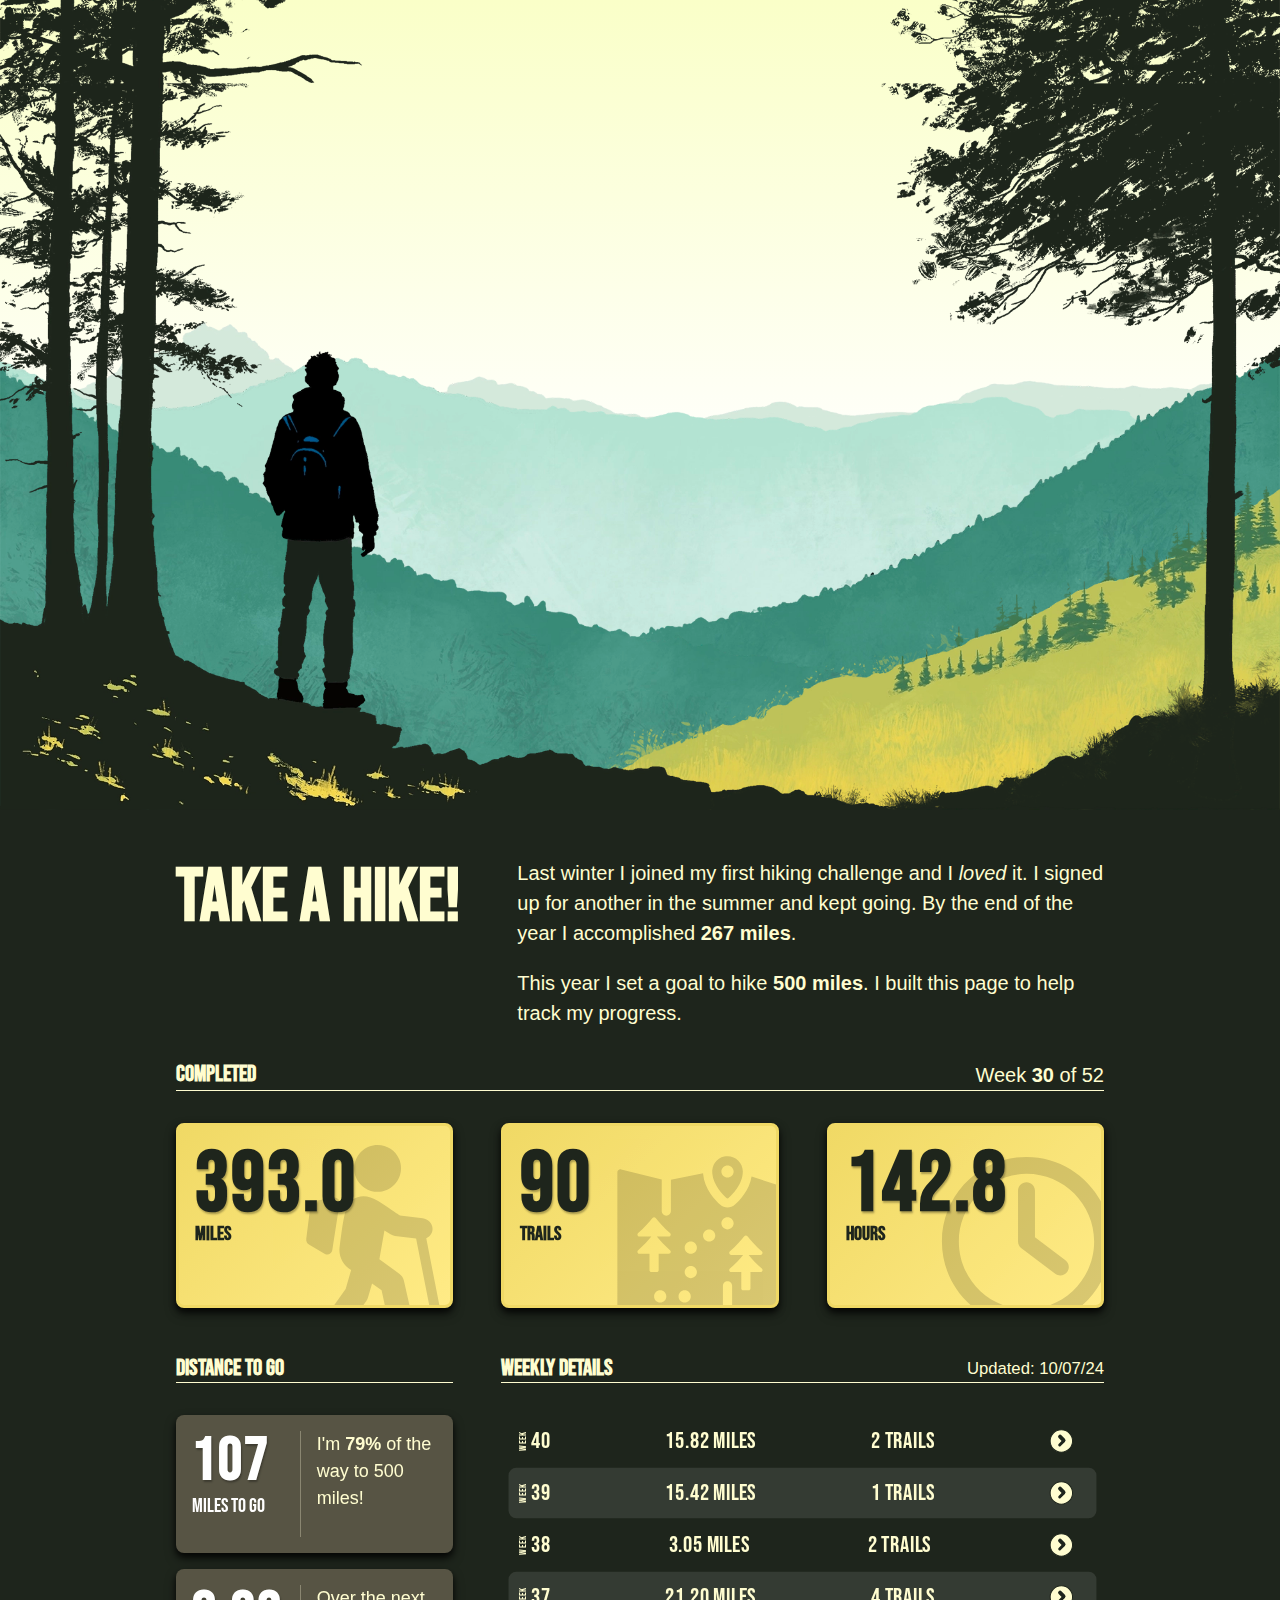
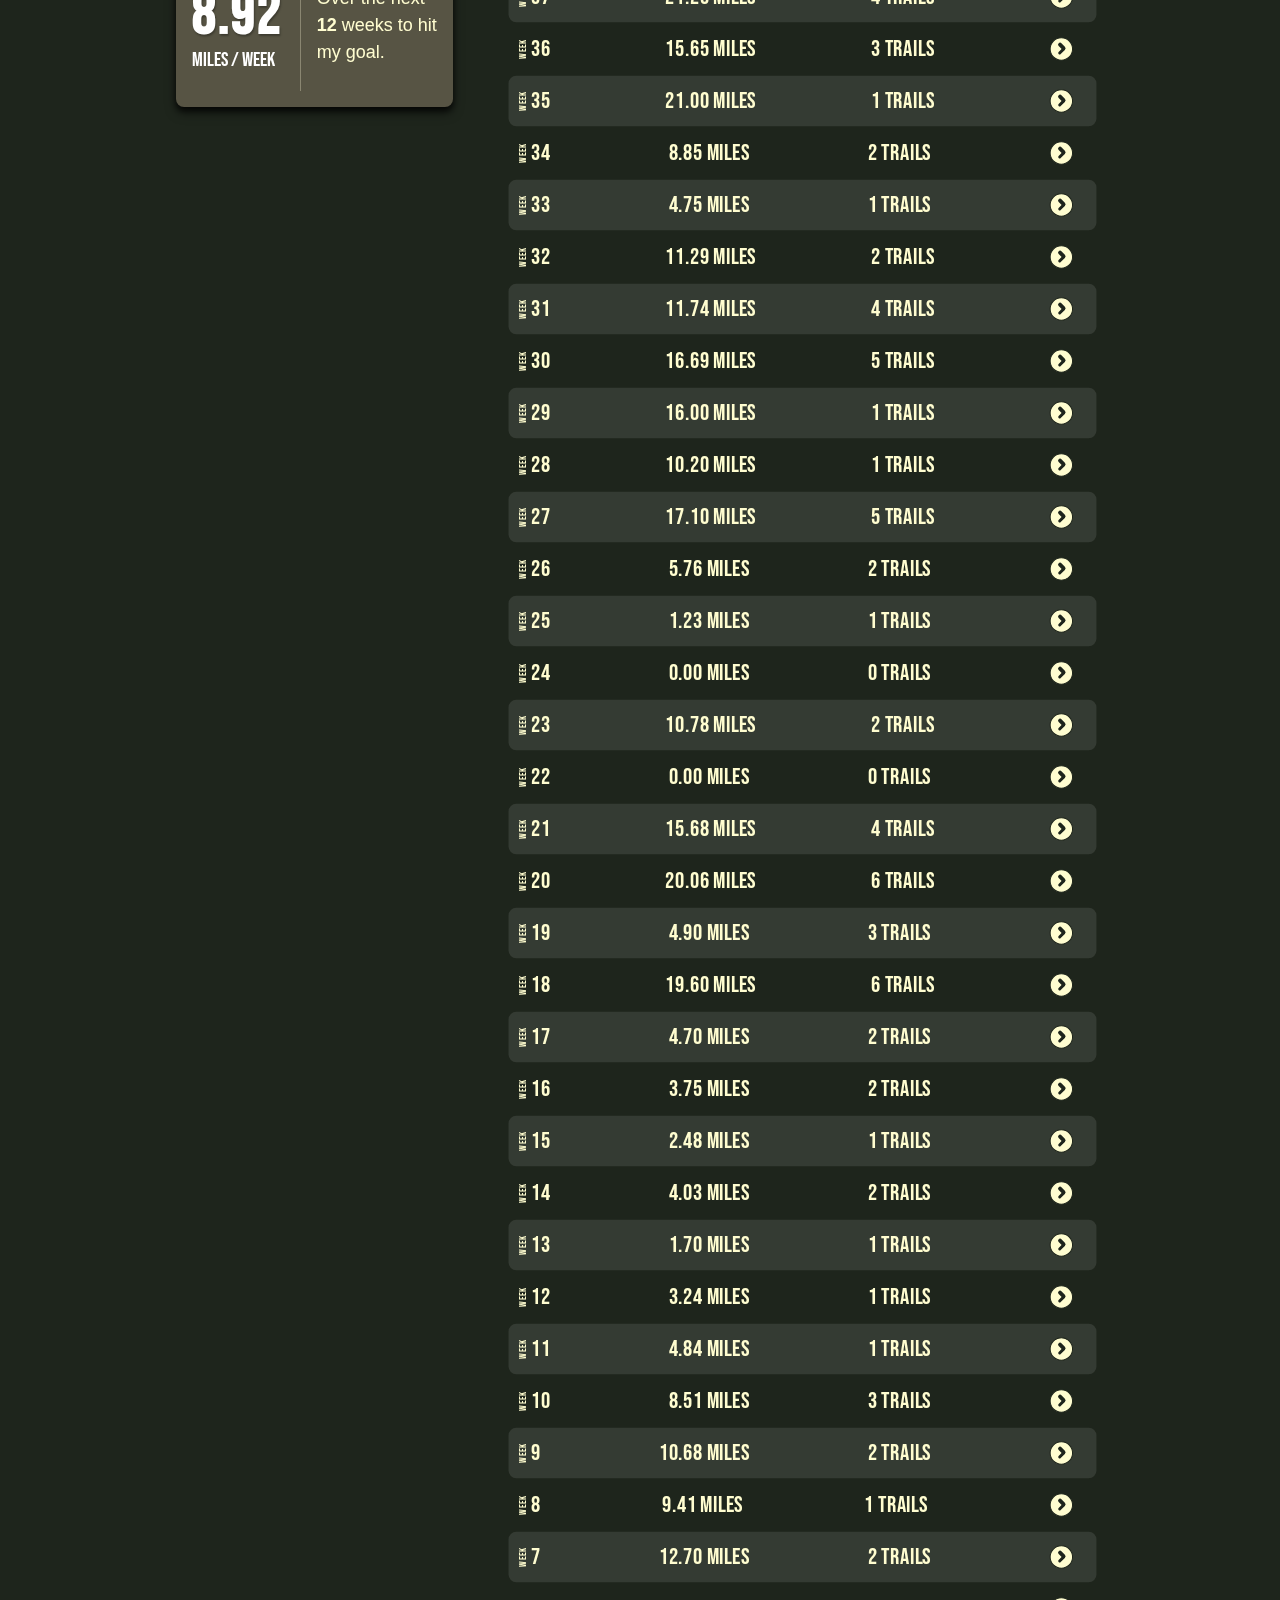
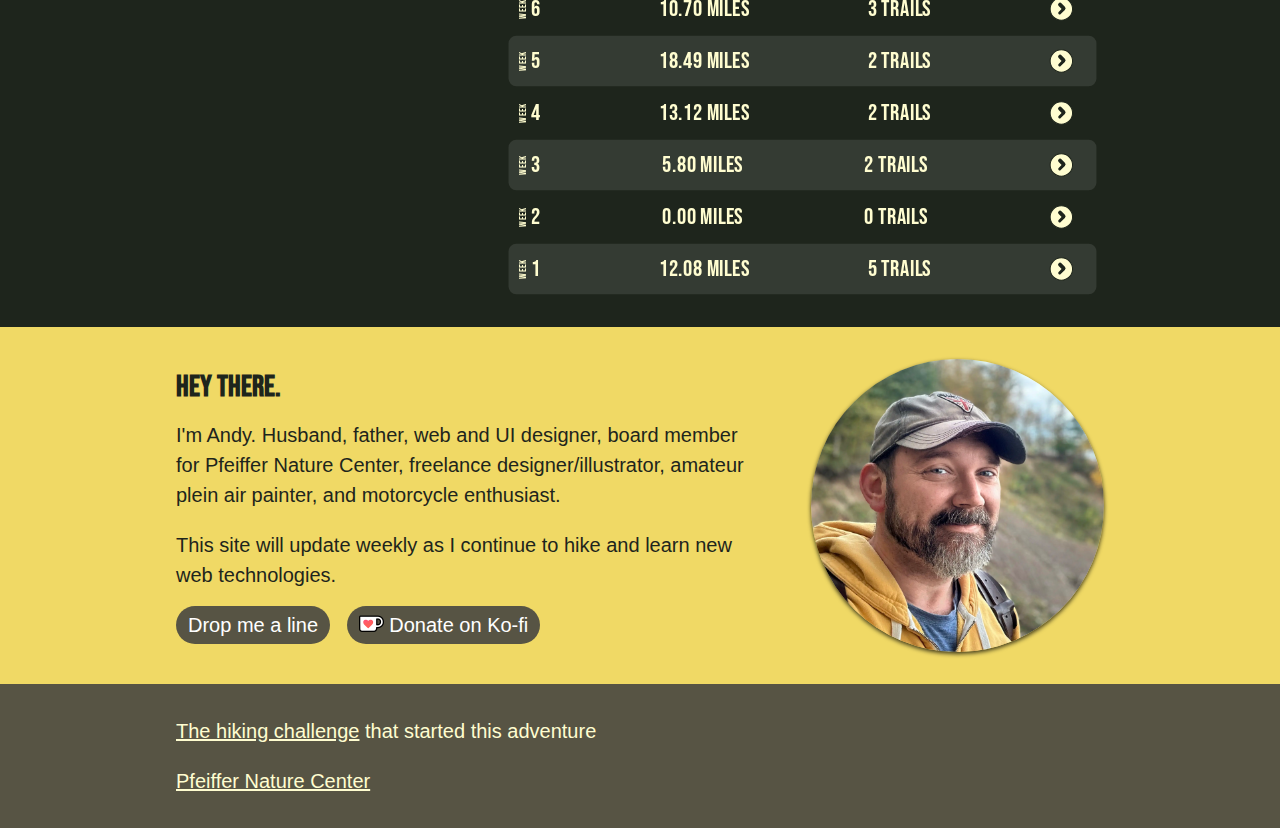
==== index.html @ a3ff767e "updated data and images up to week 40" ====
<!DOCTYPE html>
<html lang="en">
<head>
    <!-- Google tag (gtag.js) -->
    <script async src="https://www.googletagmanager.com/gtag/js?id=G-Z17JMHJ0G1"></script>
    <script>
        window.dataLayer = window.dataLayer || [];
        function gtag(){dataLayer.push(arguments);}
        gtag('js', new Date());

        gtag('config', 'G-Z17JMHJ0G1');
    </script>
    <meta charset="UTF-8">
    <title>Hike to 500</title>
    <meta name="viewport" content="width=device-width, initial-scale=1" />
    <link rel="stylesheet" type="text/css" href="reset.css"/>
    <link rel="stylesheet" type="text/css" href="style/custom-properties.css"/>
    <link rel="stylesheet" type="text/css" href="style/style.css"/>
    <link rel="apple-touch-icon" href="./apple-touch-icon.png">

    <link rel="preconnect" href="https://fonts.googleapis.com">
    <link rel="preconnect" href="https://fonts.gstatic.com" crossorigin>
    <link href="https://fonts.googleapis.com/css2?family=Bebas+Neue&display=swap" rel="stylesheet">
</head>

<body>
<header id="hero">
    <div class="parallax" id="site-title">
        <h1><span id="title-text">Hike to</span><span id="title-number">500</span></h1>
    </div>
    <div class="parallax layer-0"></div>
    <div class="parallax layer-1"></div>
    <div class="parallax layer-2"></div>
    <div class="parallax layer-3"></div>
    <div class="parallax layer-4"></div>
</header>
<main>
    <section id="intro">
        <div class="container">
            <div class="grid">
                <h2 class="text-lead">Take a hike!</h2>
                <div>
                    <p>Last winter I joined my first hiking challenge and I <em>loved</em> it. I signed up for another in the summer and kept going. By the end of the year I accomplished <strong>267 miles</strong>.</p>
                    <p>This year I set a goal to hike <strong>500 miles</strong>. I built this page to help track my progress.</p>
                </div>
            </div>
        </div>
    </section>

    <section id="completed-stats">
        <div class="container">
            <div class="grid">
                <div class="header-row"><h3>Completed</h3> <span>Week <strong id="thisWeek">0</strong> of 52</span></div>
                <div class="card" id="completed-miles">
                    <div class="stat" id="number-miles-completed">0</div>
                    <div class="label">Miles</div>
                    <div class="icon"><img src="./img/icons/noun-hike-4236411.svg" alt="Hiking Icon"/></div>
                </div>
                <div class="card" id="completed-trails">
                    <div class="stat" id="number-trails">0</div>
                    <div class="label">Trails</div>
                    <div class="icon"><img src="./img/icons/noun-trail-map-6029694.svg" alt="Hiking Icon"/></div>
                </div>
                <div class="card" id="completed-hours">
                    <div class="stat" id="number-hours">0</div>
                    <div class="label">Hours</div>
                    <div class="icon"><img src="./img/icons/noun-time-6466421.svg" alt="Hiking Icon"/></div>
                </div>
            </div>
        </div>
    </section>

    <section id="breakdown-stats">
        <div class="container">
            <div class="grid">
                <div id="remaining-stats">
                    <div class="header-row"><h3>Distance to go</h3></div>
                    <div class="grid sticky">
                        <div class="card bg-brown" id="remaining-miles">
                            <div class="stat" id="number-miles-remaining">0</div>
                            <div class="label">Miles to go</div>
                            <div class="description">
                                <p>I'm <strong><span  id="number-percent-finished">#</span>&percnt;</strong> of the way to 500 miles!</p>
                            </div>
                        </div>
                        <div class="card bg-brown" id="remaining-split">
                            <div class="stat" id="number-mile-split">0</div>
                            <div class="label">Miles / week</div>
                            <div class="description">
                                <p>Over the next <strong><span id="remaining-weeks">#</span></strong> weeks to hit my goal.</p>
                            </div>
                        </div>
                    </div>
                </div>

                <div id="weekly-stats">
                    <div class="header-row"><h3>Weekly Details</h3> <small>Updated: 10/07/24</small></div>
                    <div id="weekly-table">
                        <!-- injected with data -->
                    </div>
                </div>
            </div>
        </div>
    </section>

    <section id="about">
        <div class="container">
            <div class="grid">
                <!--<div class="header-row"><h2>About</h2></div>-->
                <div id="portrait"><img src="./img/portrait.webp" alt="Portrait of the author at Chimney Bluffs State Park, Wolcott NY" /></div>
                <div id="bio">
                    <h2 style="margin-bottom: 1rem">Hey there.</h2>
                    <p>I'm Andy. Husband, father, web and UI designer, board member for Pfeiffer Nature Center, freelance designer/illustrator, amateur plein air painter, and motorcycle enthusiast.</p>
                    <p>This site will update weekly as I continue to hike and learn new web technologies.</p>
                    <p><a href="mailto:fierymonk@gmail.com" class="btn">Drop me a line</a> &nbsp; <a class="btn" href='https://ko-fi.com/S6S8UOFP4' target='_blank'><img style="width:25px; display:inline" src="img/kofi_s_logo_nolabel.png" alt="Donate on Ko-fi"/>&nbsp;Donate on Ko-fi</a></p>
                </div>
            </div>
        </div>
    </section>

</main>
<footer>
    <section>
    <div class="container">
        <div id="links">
            <p><a href="https://outsidechronicles.com/challenges/">The hiking challenge</a> that started this adventure</p>
            <p><a href="https://pfeiffernaturecenter.org/">Pfeiffer Nature Center</a></p>
        </div>
    </div>
    </section>
</footer>
<script type="module" src="script.js"></script>
</body>
</html>
---- style/custom-properties.css ----
:root{
    /* Color pallet */
    --cream: #FFFDD0;
    --leaf: #889f5a;
    --beige: #8A8671;
    --harvest: #F0D965;
    --brown: #575444;
    --earth: #1e251c; /*#332F1E;
    /* Fonts */
    --font-heading: 'Bebas Neue', sans-serif;
    --font-body: sans-serif;
    --fontsize: 1.25rem;
    /* Shared */
    --base-padding: .5rem;
    --shadow-sm: 0 2px 4px rgb(0 0 0 / .75);
    --shadow: 0 4px 6px rgb(0 0 0 / .75), 0 6px 12px rgb(0 0 0 / .4);
    --shadow-lg: 0 8px 6px rgb(0 0 0 / .75), 0 10px 16px rgb(0 0 0 / .4);

    --timing-eio: cubic-bezier(0.405, 0.010, 0.255, 1.005);
    --timing-eoq: cubic-bezier(0.230, 1.000, 0.320, 1.000);

    --breakpoint-sm: 576px;
    --breakpoint-md: 786px;
    --breakpoint-lg: 992px;
    --breakpoint-xl: 1200px;
    --breakpoint-xxl: 1400px;

    @media screen and (max-width: 991px){
        --column-gap: 1.5rem;
    }
    @media screen and (min-width: 992px){
        --column-gap: 3rem;
    }
}
---- style/style.css ----
@import "hero.css";
@import "completed-stats.css";
@import "remaining-stats.css";
@import "weekly-row.css";
@import "about.css";

h1, h2, h3, h4, h5, h6{
    font-family: var(--font-heading);
    margin-top: 0;
}
p:first-of-type{
    margin-top:0;
}

body{
    background-color: var(--earth);
    color: var(--cream);
    font-family: sans-serif;
    font-size: var(--fontsize);
    padding: 0;
    margin: 0;
}
footer{
    background-color: var(--brown);
    padding: 2rem 1rem;
}
/*** Layout ***/
/* Base Styles and Mobile */
section {
    & + section {
        margin-top: 2rem;
    }
    .container{
        padding: 0 1rem;
    }
    .header-row{
        border-bottom: 1px solid var(--cream);
        margin-bottom: 1rem;
        @media(min-width: 768px){
            margin-bottom: 2rem;
        }
    }
    @media screen and (min-width: 786px){
        .container{
            margin: 0 auto;
            width: clamp(768px, 75vw, 1300px);
        }
        .grid {
            display: grid;
            column-gap: var(--column-gap);
        }
    }
}


#intro .grid{
    @media(min-width:768px){
        grid-template-columns: 1fr 2fr;

        .text-lead{grid-column: 1/2;}
        div{grid-column: 2/3;}
    }
}

#breakdown-stats .container > .grid{
    @media(min-width: 768px){
        grid-template-columns: 1fr 2fr;
        grid-template-rows: 1fr;

        #remaining-stats{grid-column: 1/2;}
        #weekly-stats{grid-column: 2/4;}
    }
}


/* Components */
img{
    height: auto;
    width: 100%;
}
.card{
    background-color: var(--earth);
    border-radius: .5rem;
    box-shadow: var(--shadow);
    margin-bottom: 1rem;
    padding: var(--base-padding);
    position: relative;

    @media(min-width:768px){
        padding: calc(var(--base-padding)*2);
    }

    .stat, .label{
        font-family: var(--font-heading);
        position: relative;
        z-index: 2;
    }
    .stat{
        font-size: calc(var(--fontsize) * var(--multiplier));
        letter-spacing: 2px; /*arbitratry*/
        line-height: calc(var(--fontsize) * var(--multiplier));
        text-shadow: 1px 2px 2px rgb(0 0 0 / .3);
    }
    .label{
        transform: translateY(-.5rem);
    }
}

.stat{font-weight: bold;}



.text-lead{
    @media screen and (max-width:785px) {
        font-size: 15vw;
    }
    @media screen and (min-width:786px) {
        font-size: 3.75rem;
    }
    @media screen and (min-width:1024px) {
        font-size: 5.75vw;
    }
}

.btn{
    border-radius: 1.25rem;
    text-align: center;
    text-decoration: none;
    padding: .5rem .75rem;
    transition: background-color .25s ease, outline .25s ease;
    outline: 0 solid rgb(0 0 0 / .15);

    /*only the one exists for now... so dumping all styles here*/
    background-color: var(--brown);
    color: white;

    &:hover{
        background-color: var(--earth);
        outline: .5rem solid rgb(0 0 0 / .15);
    }
}


/* Utilities */
.text-cream{color: var(--cream);}
.text-white{color: white;}
.text-black{color: black;}

.bg-leaf{
    background-color: var(--leaf);
}
.bg-harvest{
    background-color: var(--harvest);
}
.bg-brown {
    background-color: var(--brown);
}
.grid-hack{
    display: grid;
    transition: grid-template-rows 0.75s var(--timing-eoq);

    .inner{overflow: hidden;}
}
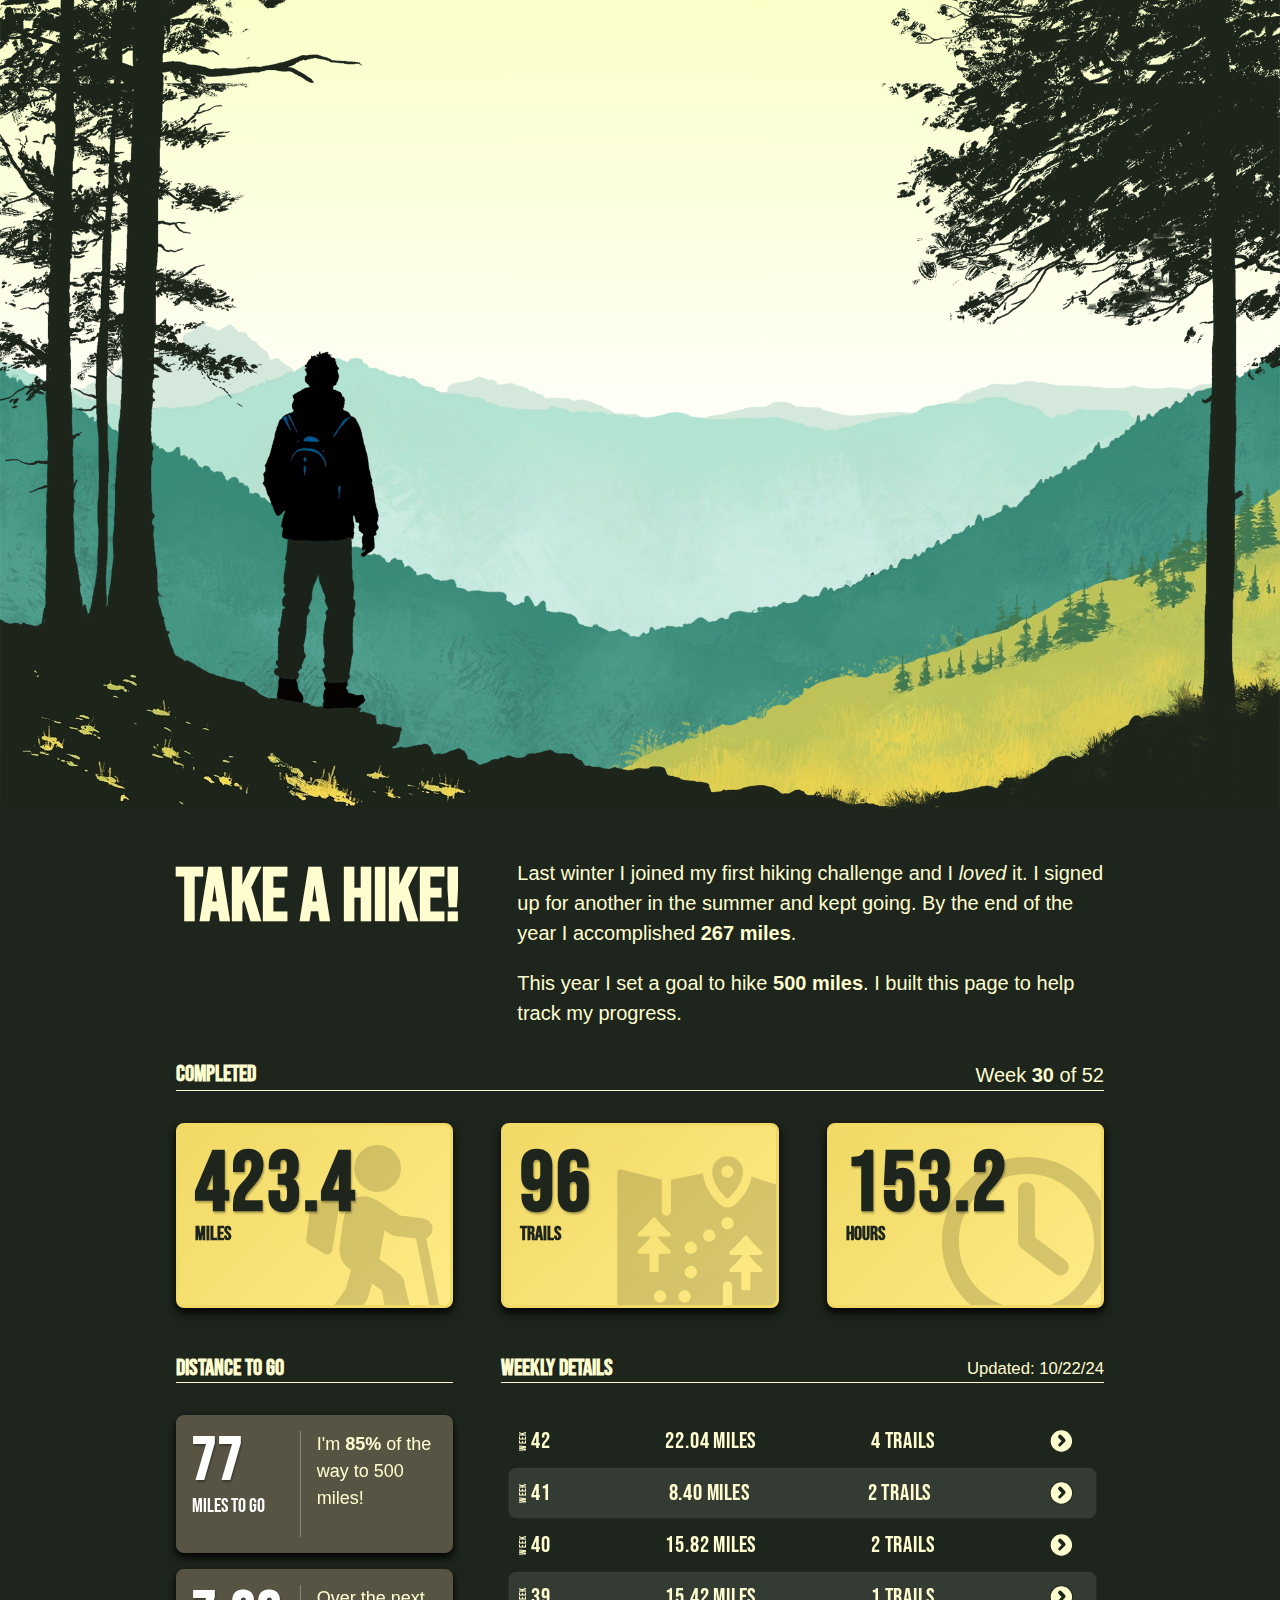
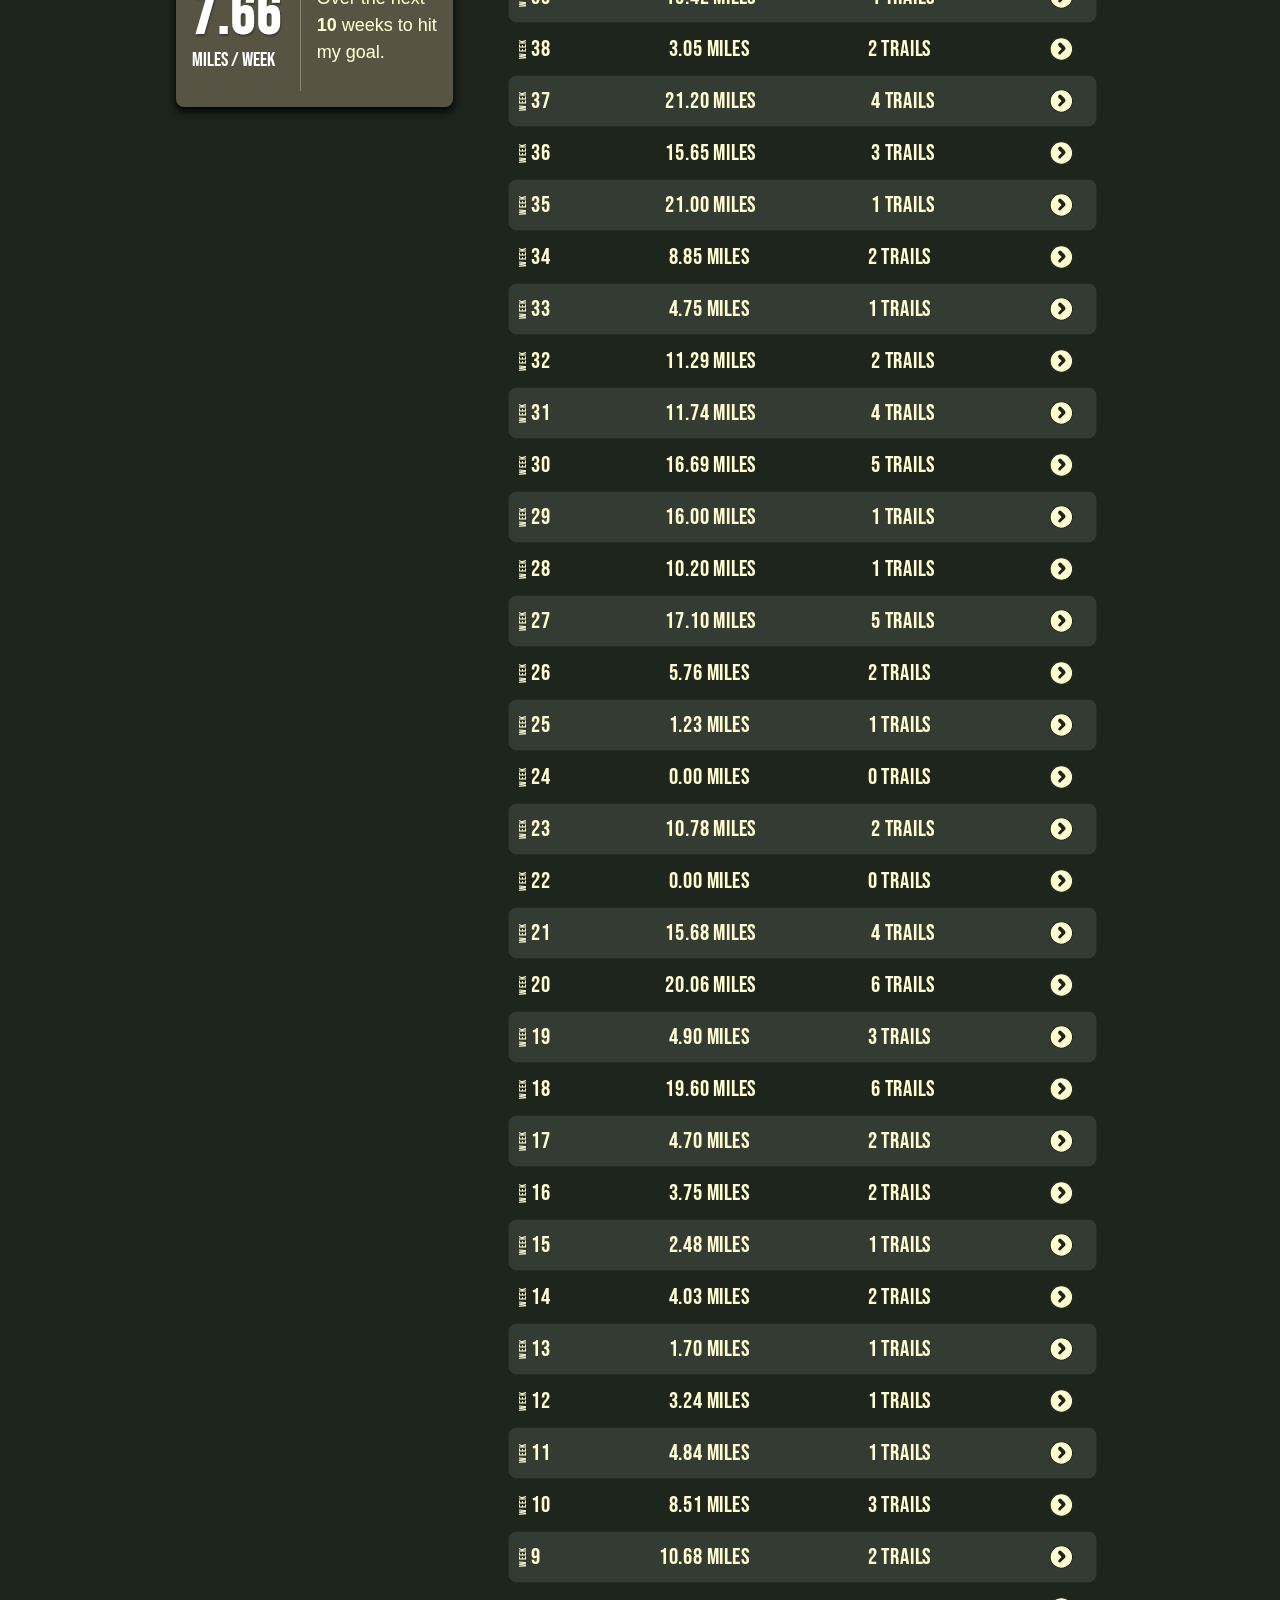
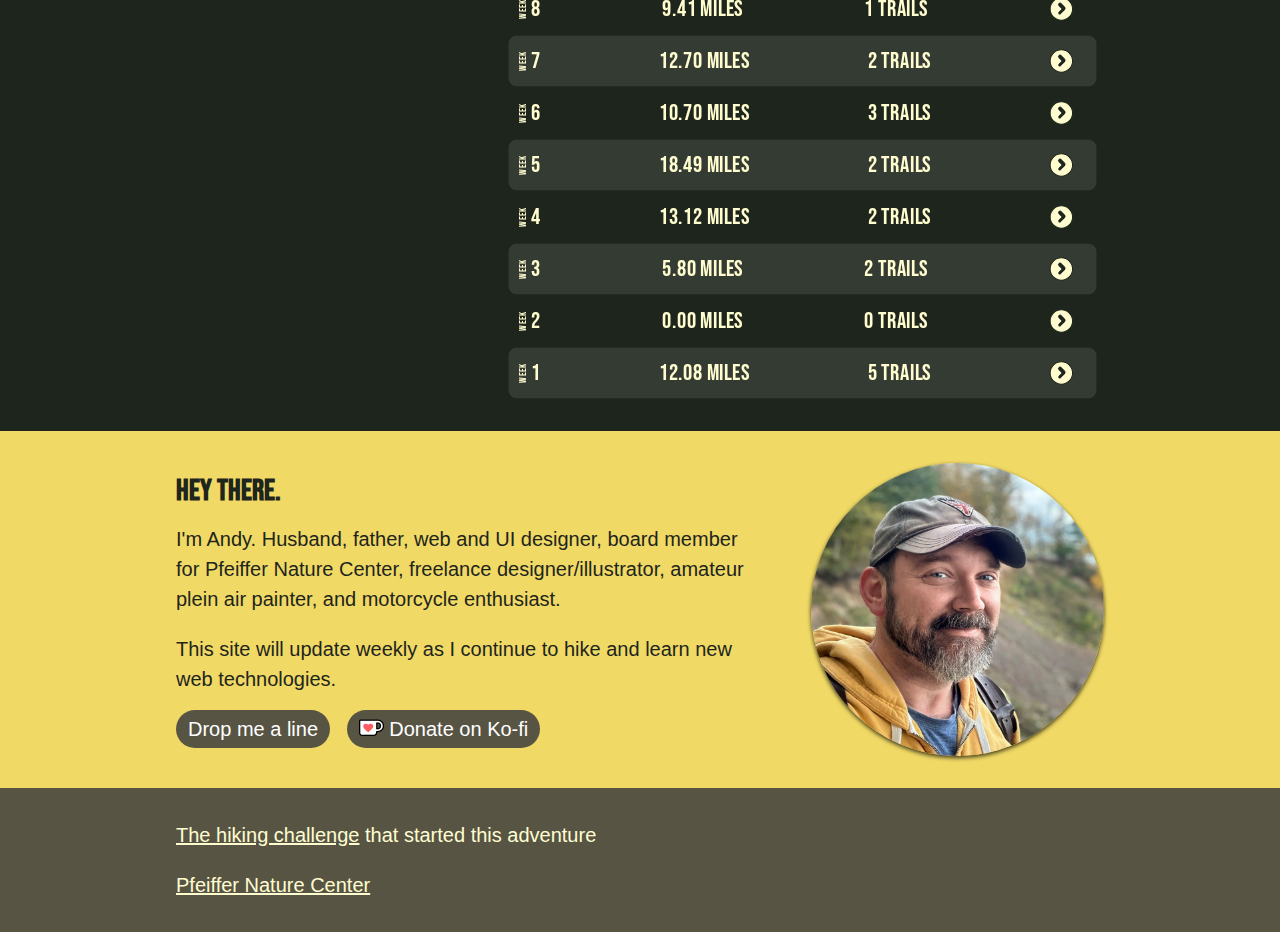
==== commit 145b7e43: "updated hiking data. Lackingimages as of this moment. Pushing anyway" ====
--- a/index.html
+++ b/index.html
@@ -94,7 +94,7 @@
                 </div>
 
                 <div id="weekly-stats">
-                    <div class="header-row"><h3>Weekly Details</h3> <small>Updated: 10/07/24</small></div>
+                    <div class="header-row"><h3>Weekly Details</h3> <small>Updated: 10/22/24</small></div>
                     <div id="weekly-table">
                         <!-- injected with data -->
                     </div>
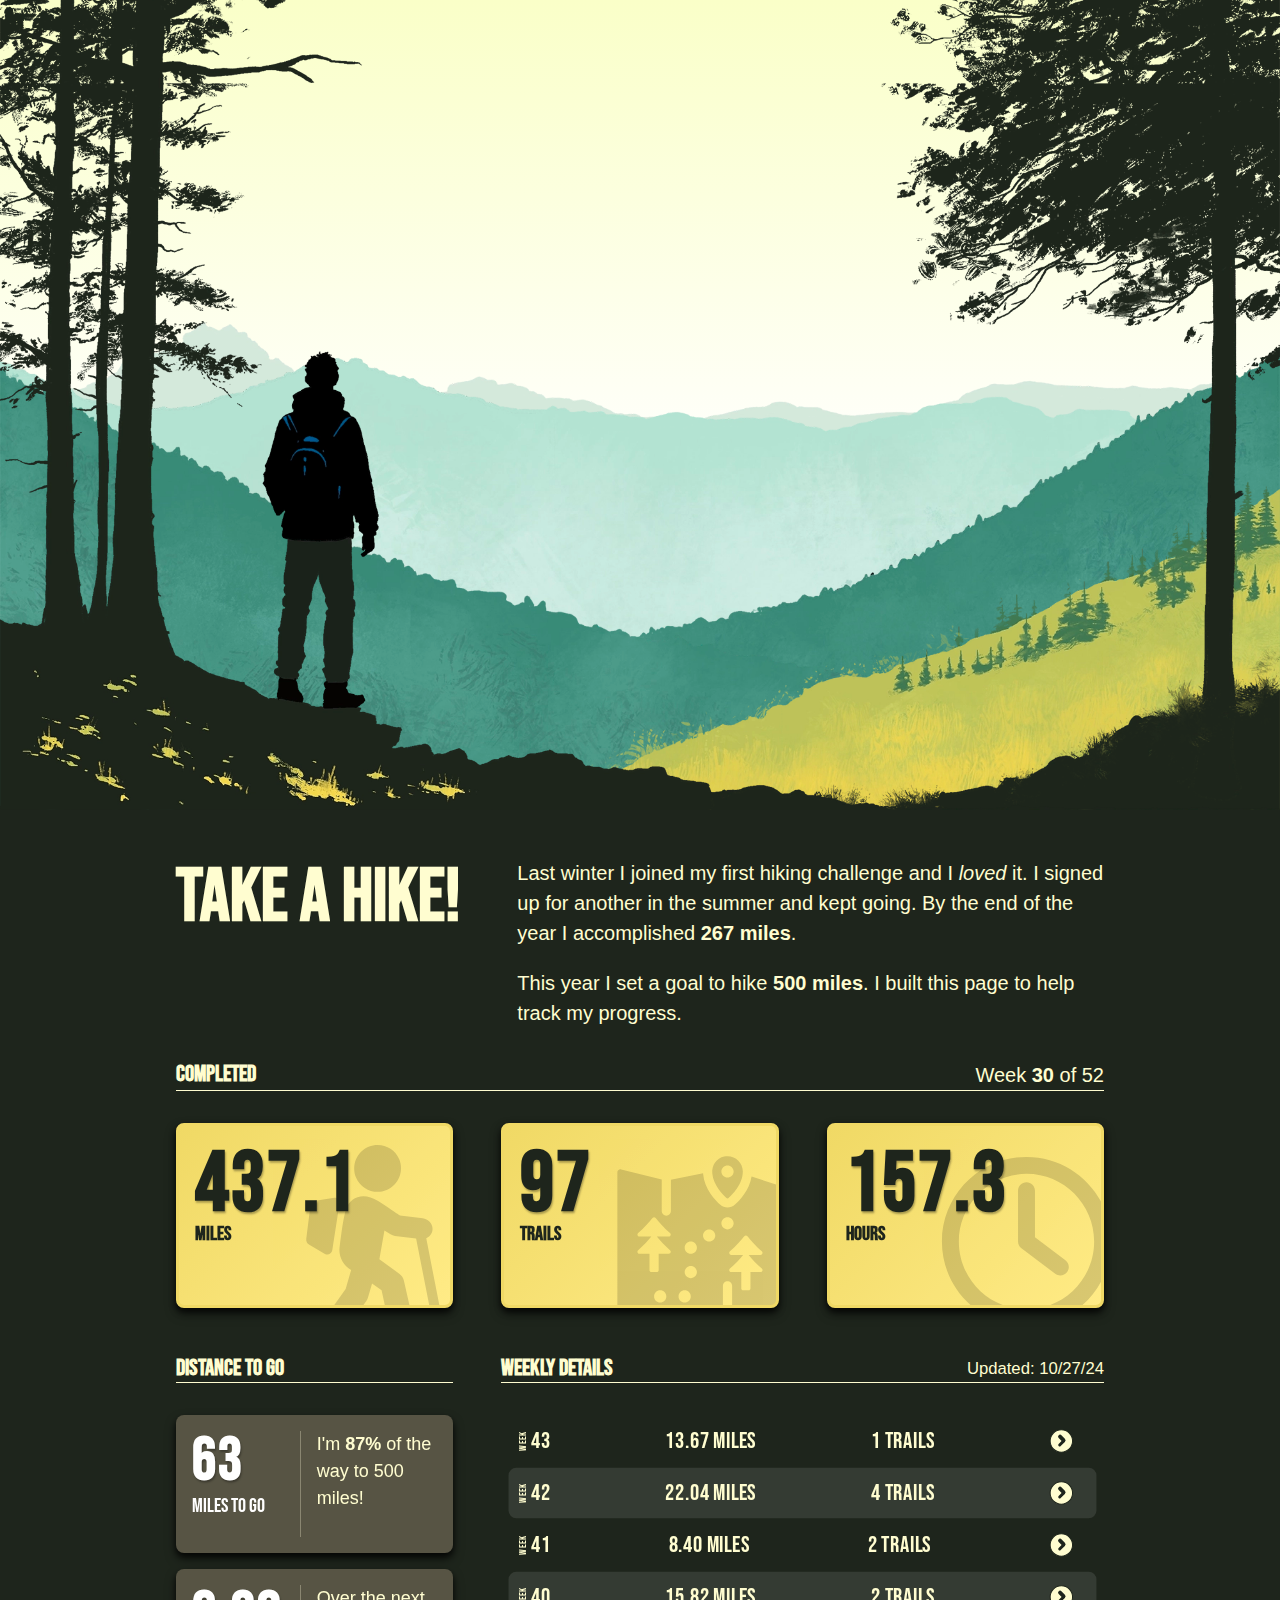
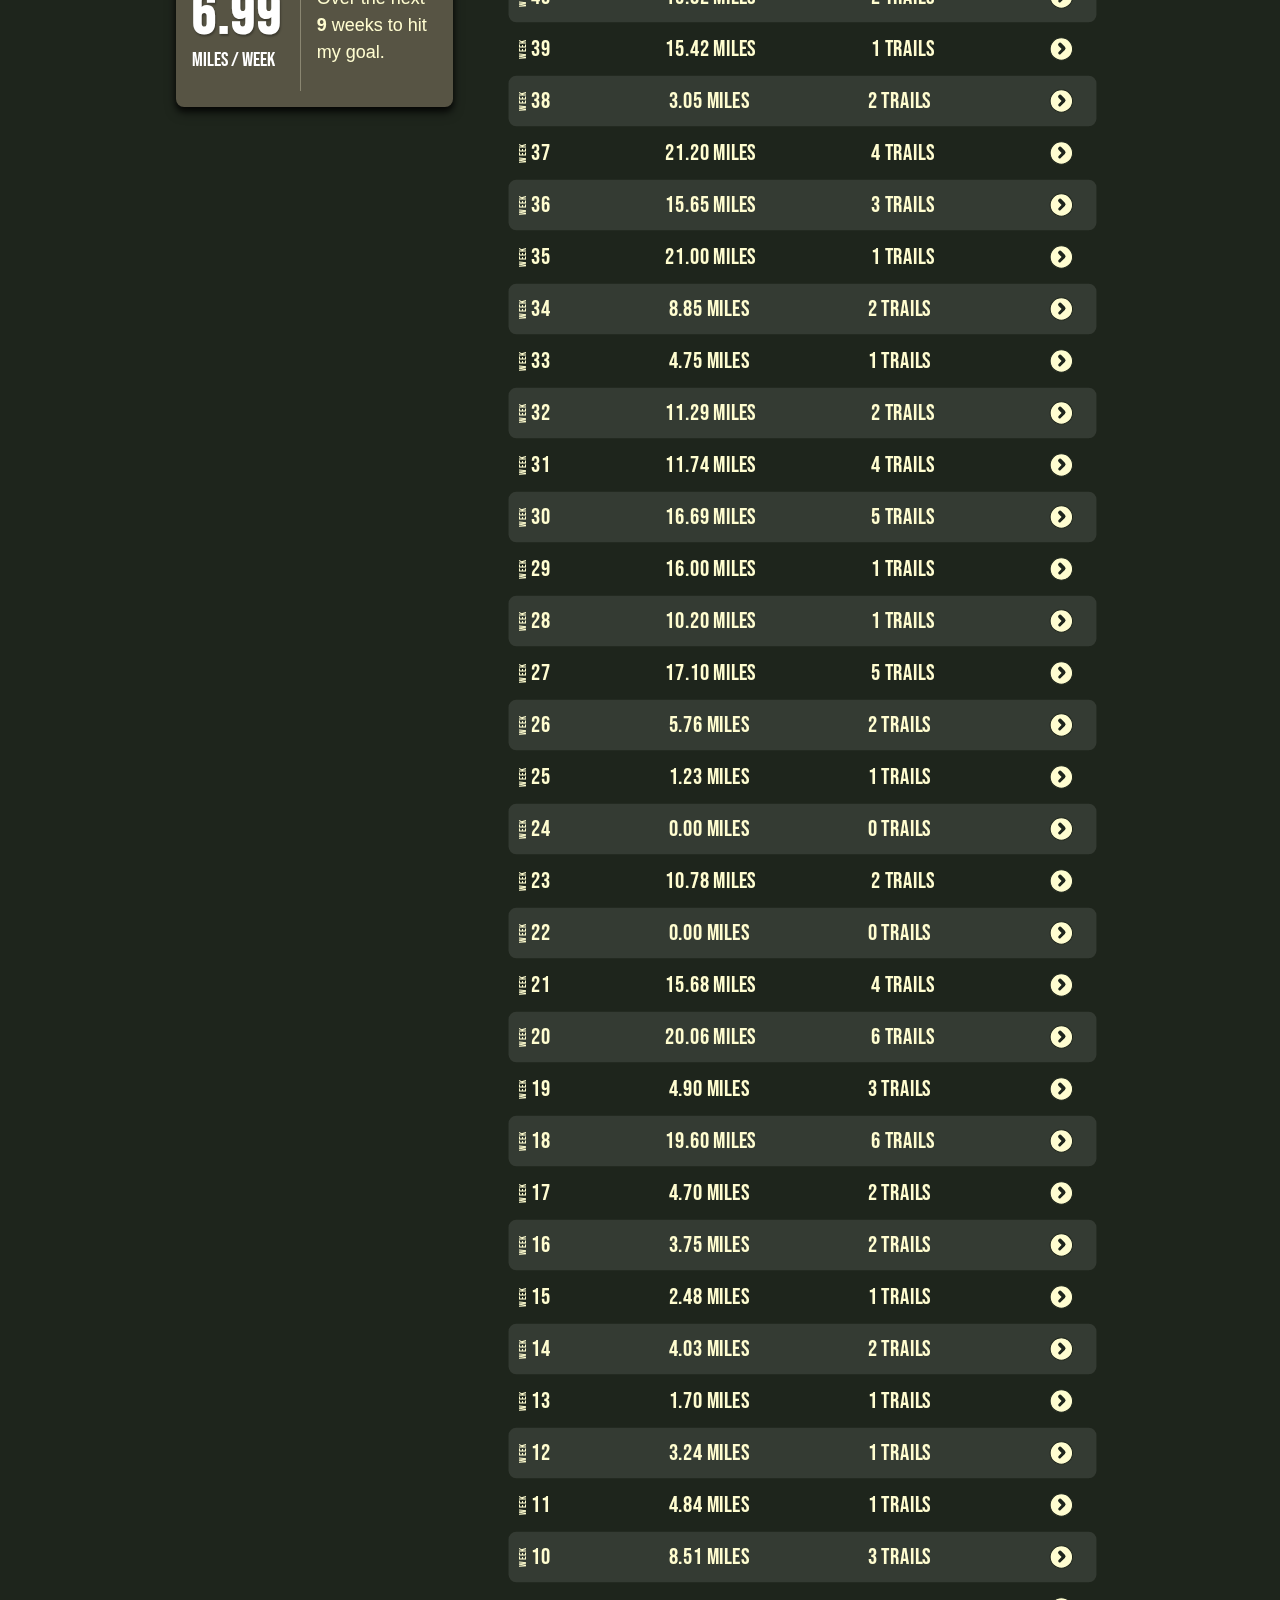
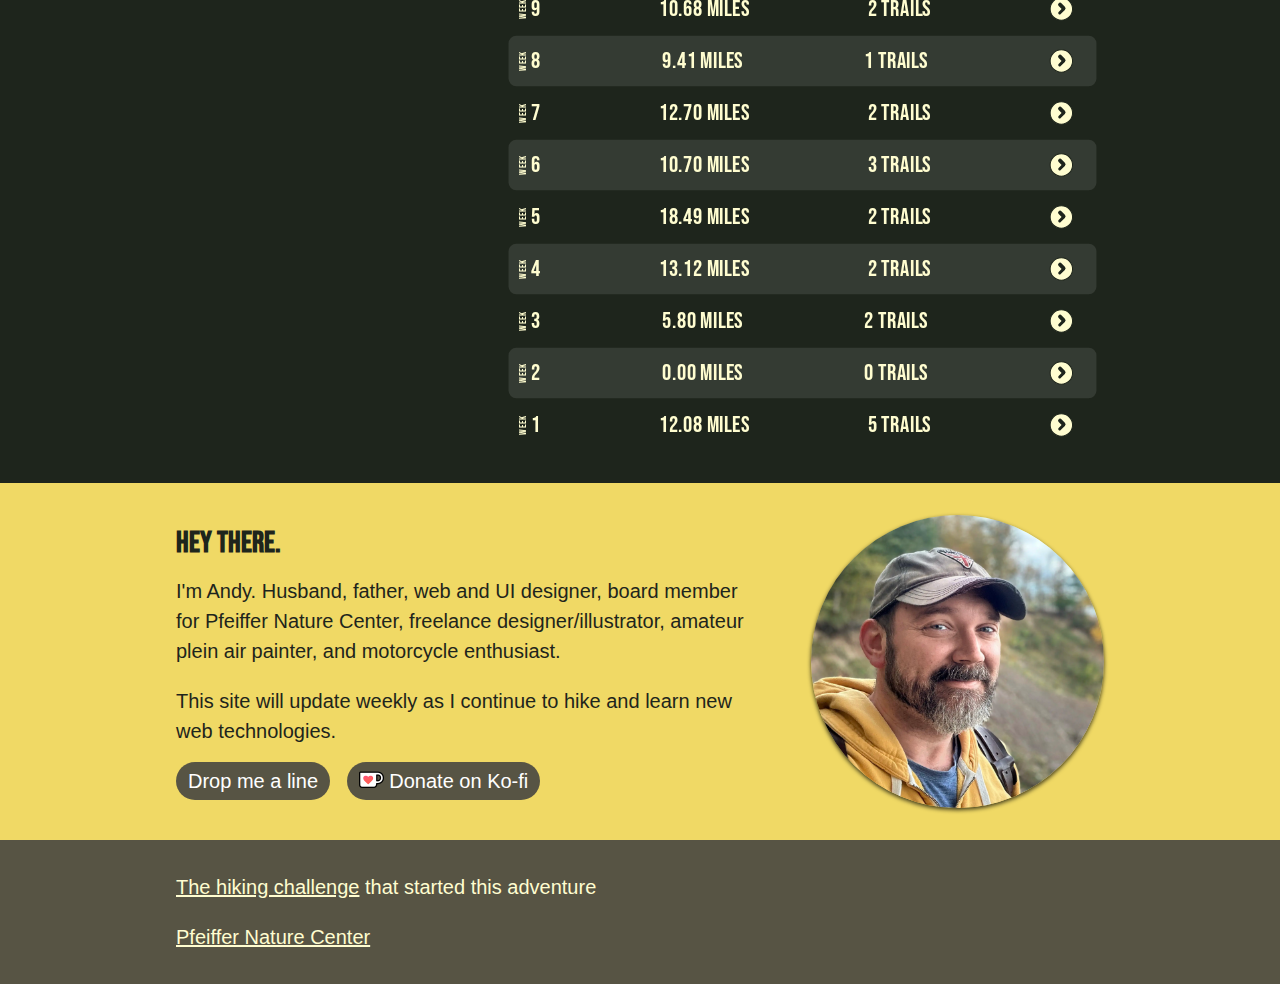
==== commit a6c727f5: "updated hiking data for week 43" ====
--- a/index.html
+++ b/index.html
@@ -94,7 +94,7 @@
                 </div>
 
                 <div id="weekly-stats">
-                    <div class="header-row"><h3>Weekly Details</h3> <small>Updated: 10/22/24</small></div>
+                    <div class="header-row"><h3>Weekly Details</h3> <small>Updated: 10/27/24</small></div>
                     <div id="weekly-table">
                         <!-- injected with data -->
                     </div>
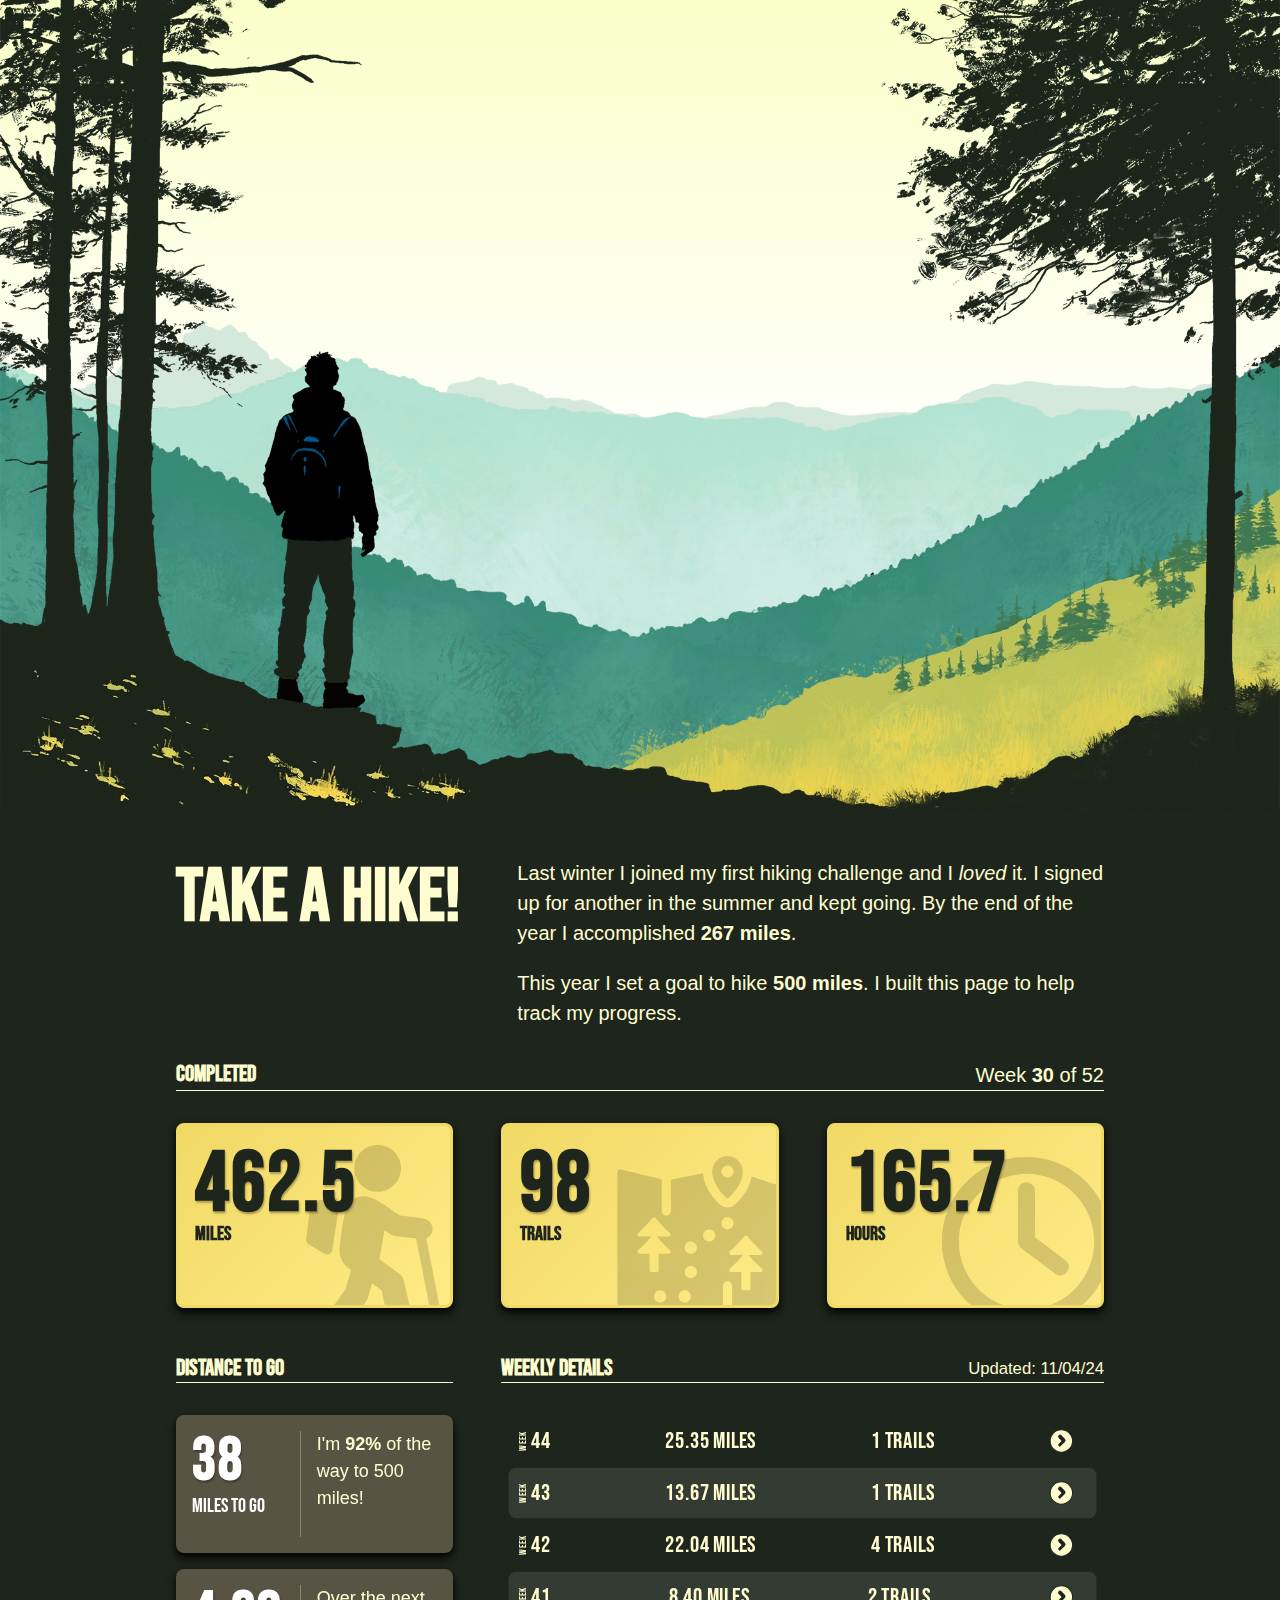
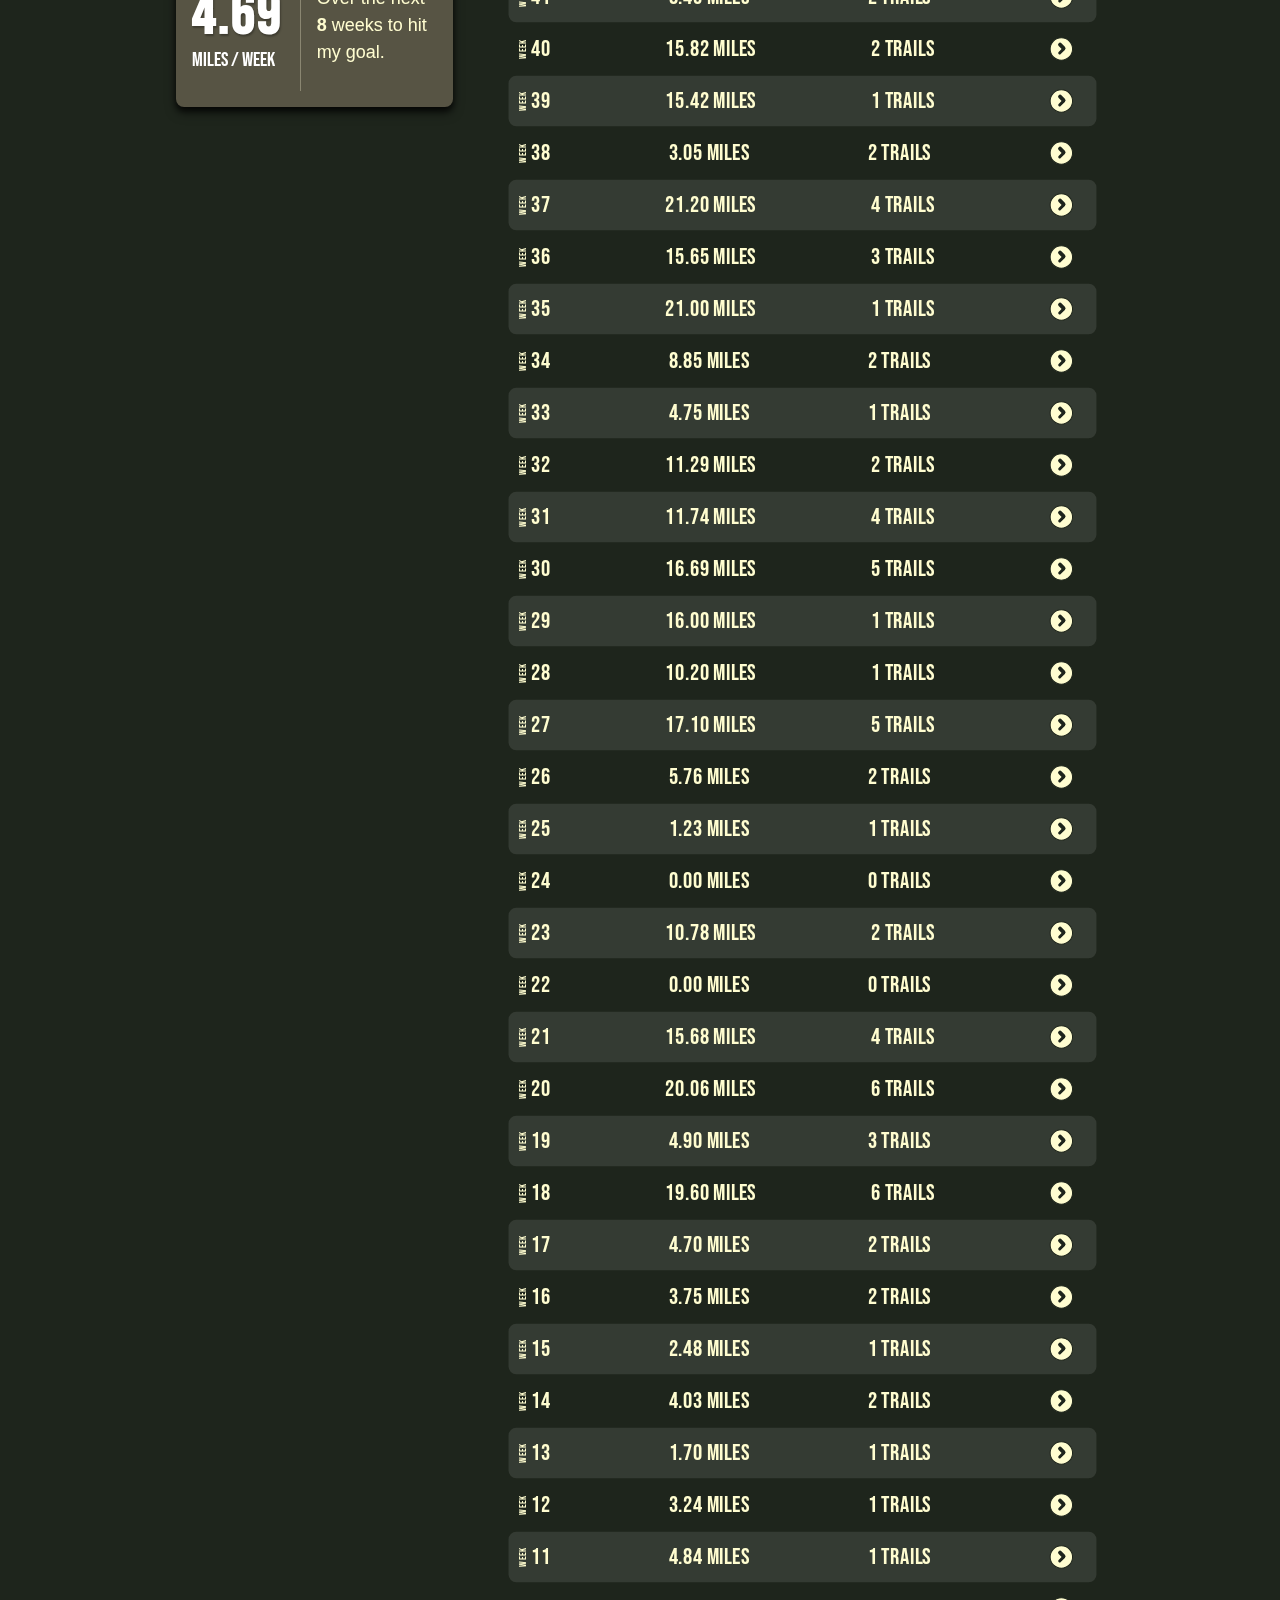
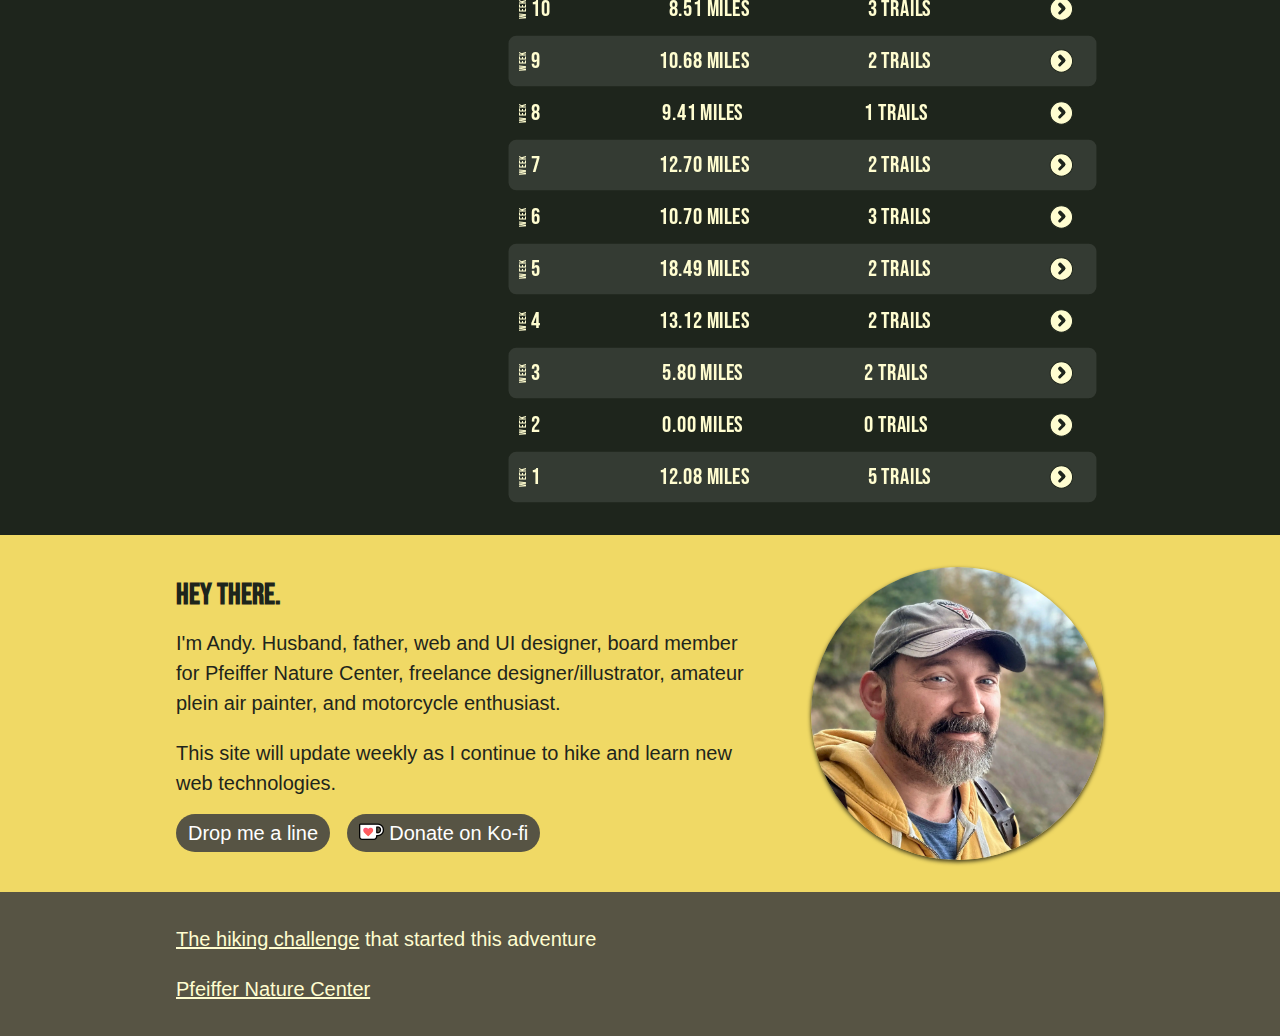
==== commit 83142388: "updated hiking data for week 44, added related image of Letchworth FLT" ====
--- a/index.html
+++ b/index.html
@@ -94,7 +94,7 @@
                 </div>
 
                 <div id="weekly-stats">
-                    <div class="header-row"><h3>Weekly Details</h3> <small>Updated: 10/27/24</small></div>
+                    <div class="header-row"><h3>Weekly Details</h3> <small>Updated: 11/04/24</small></div>
                     <div id="weekly-table">
                         <!-- injected with data -->
                     </div>
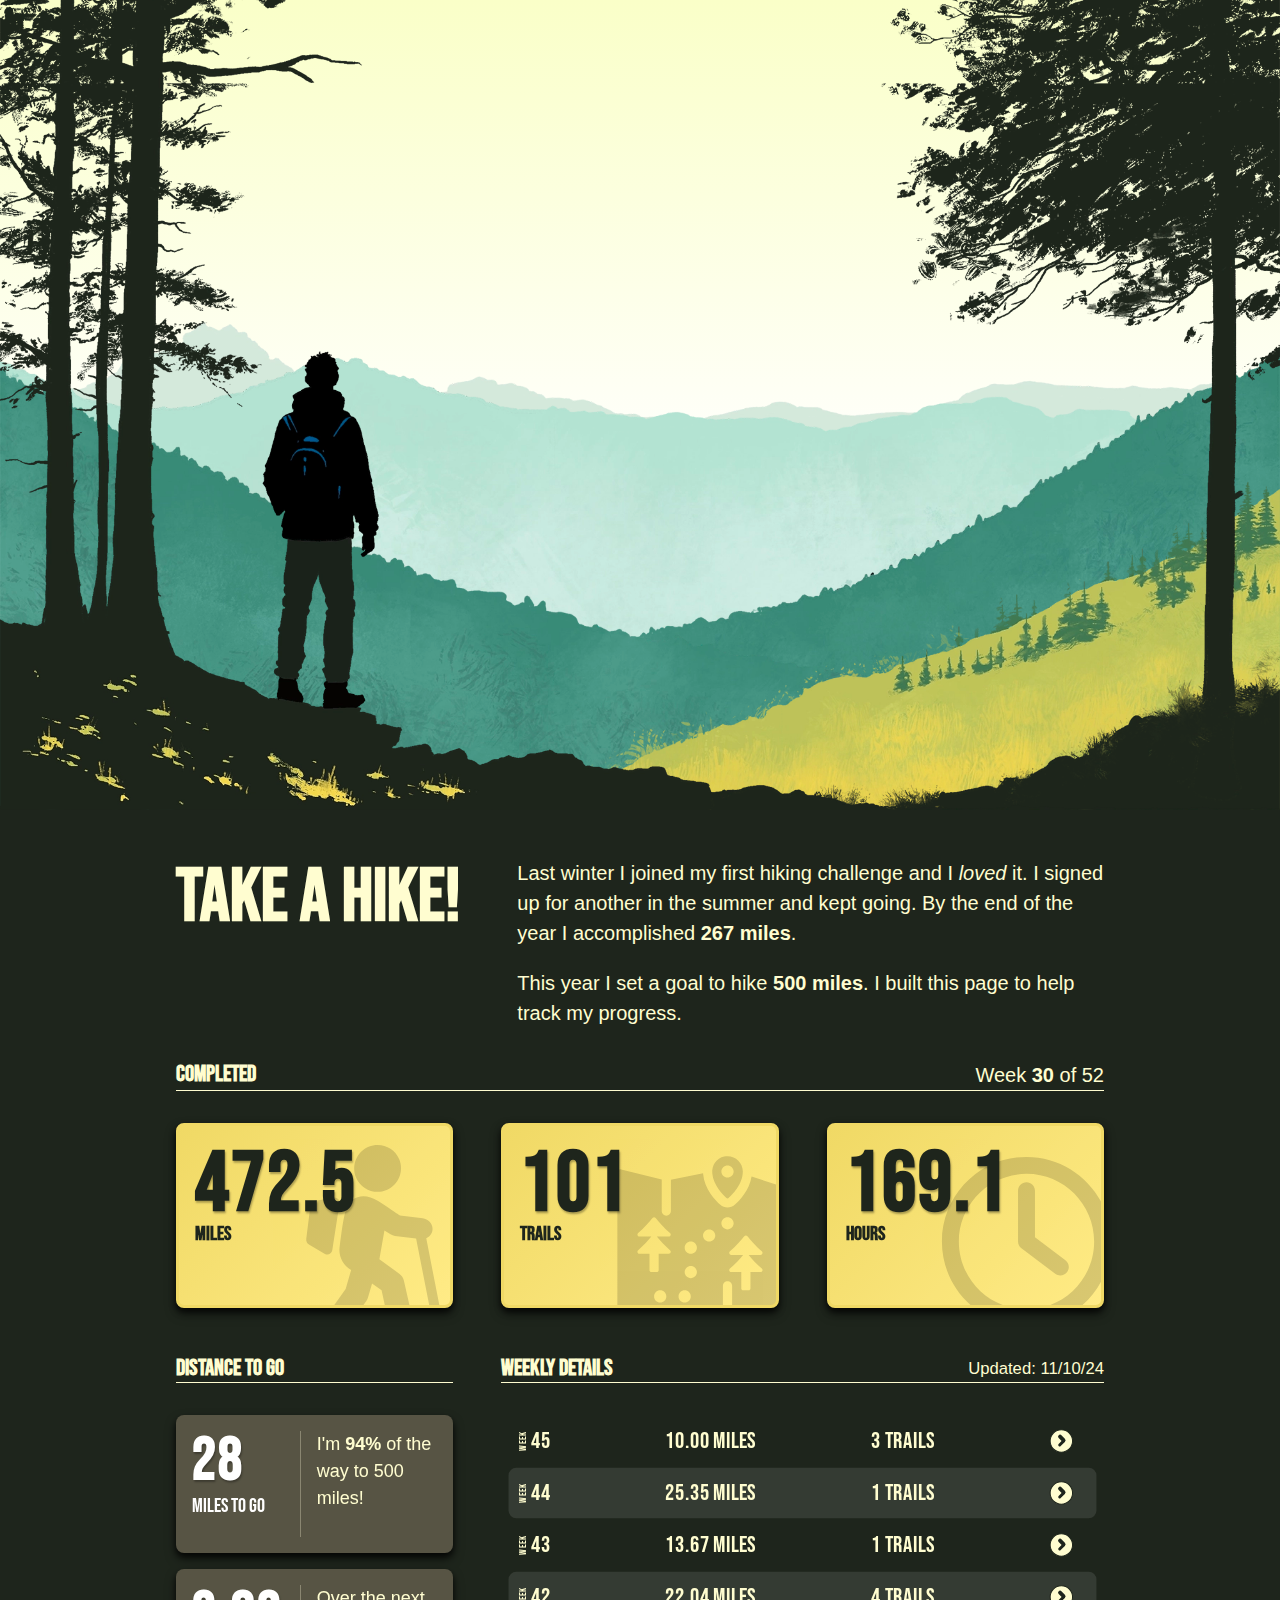
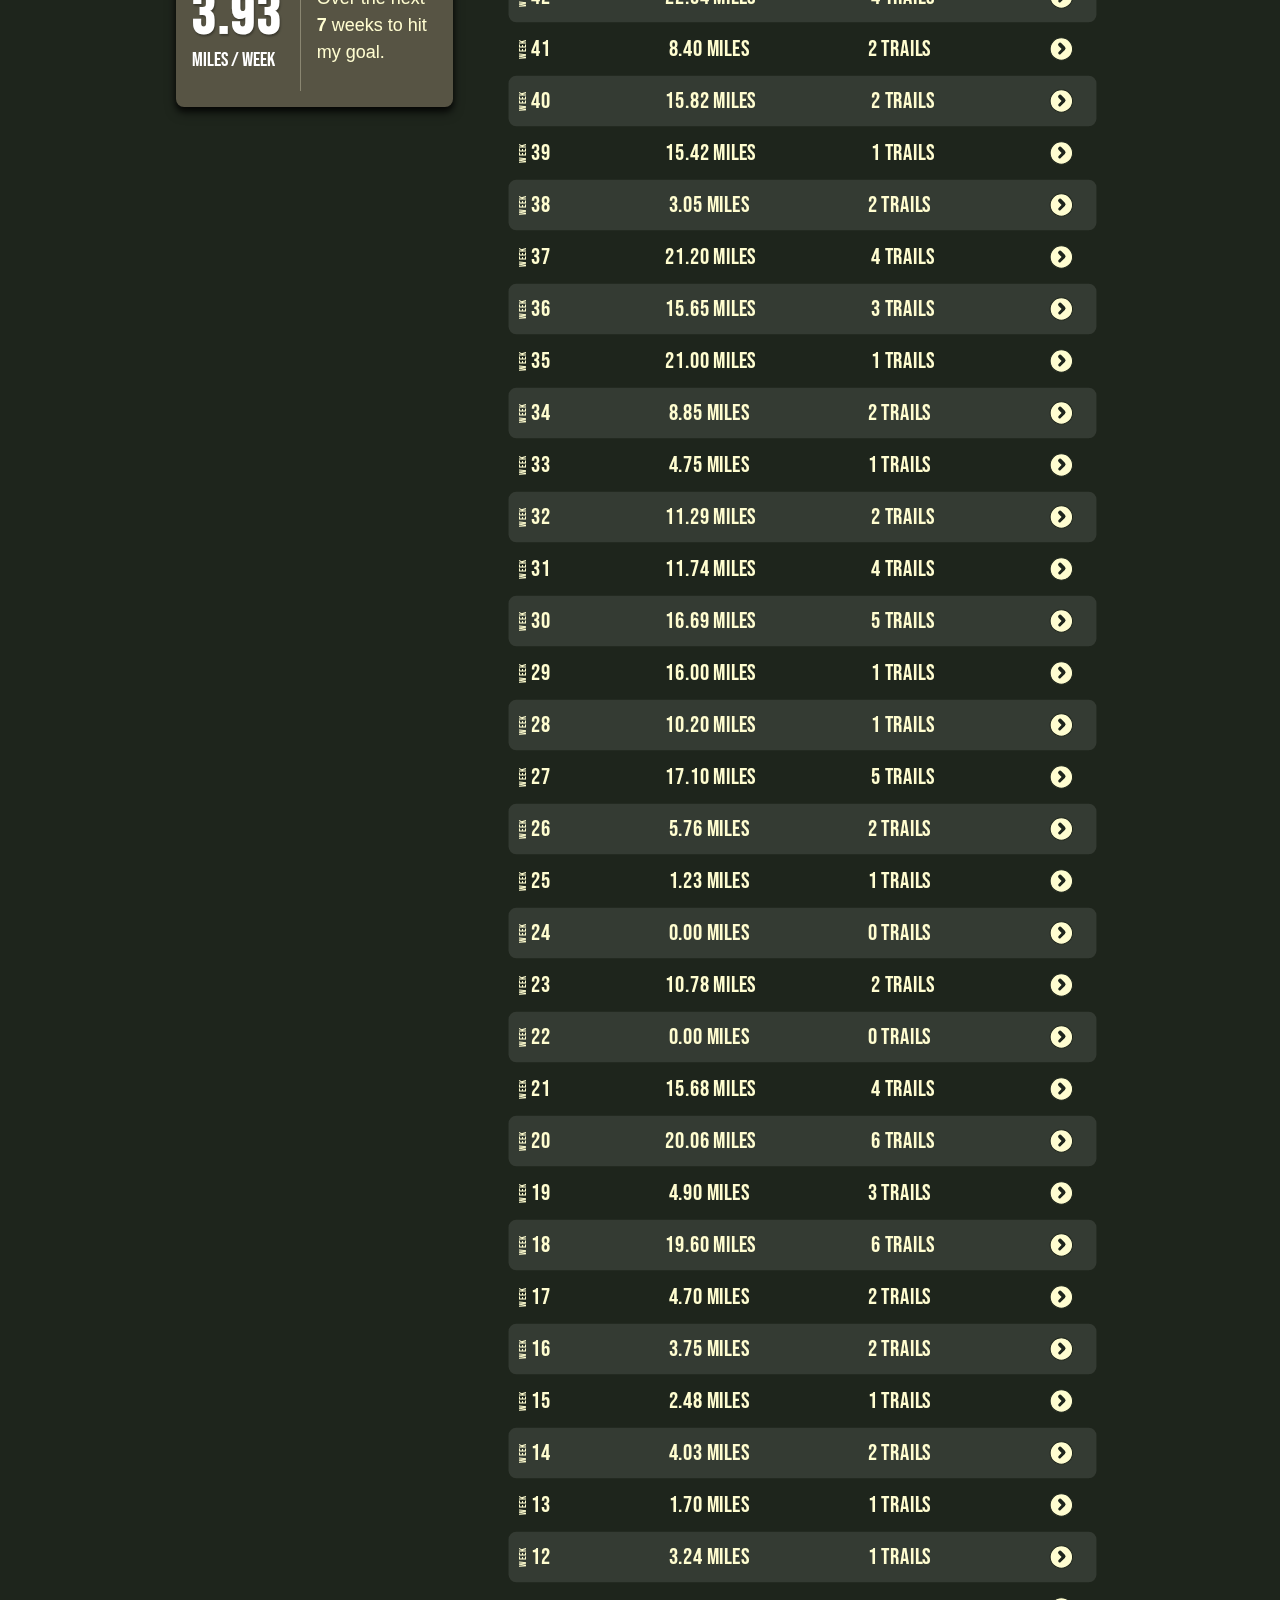
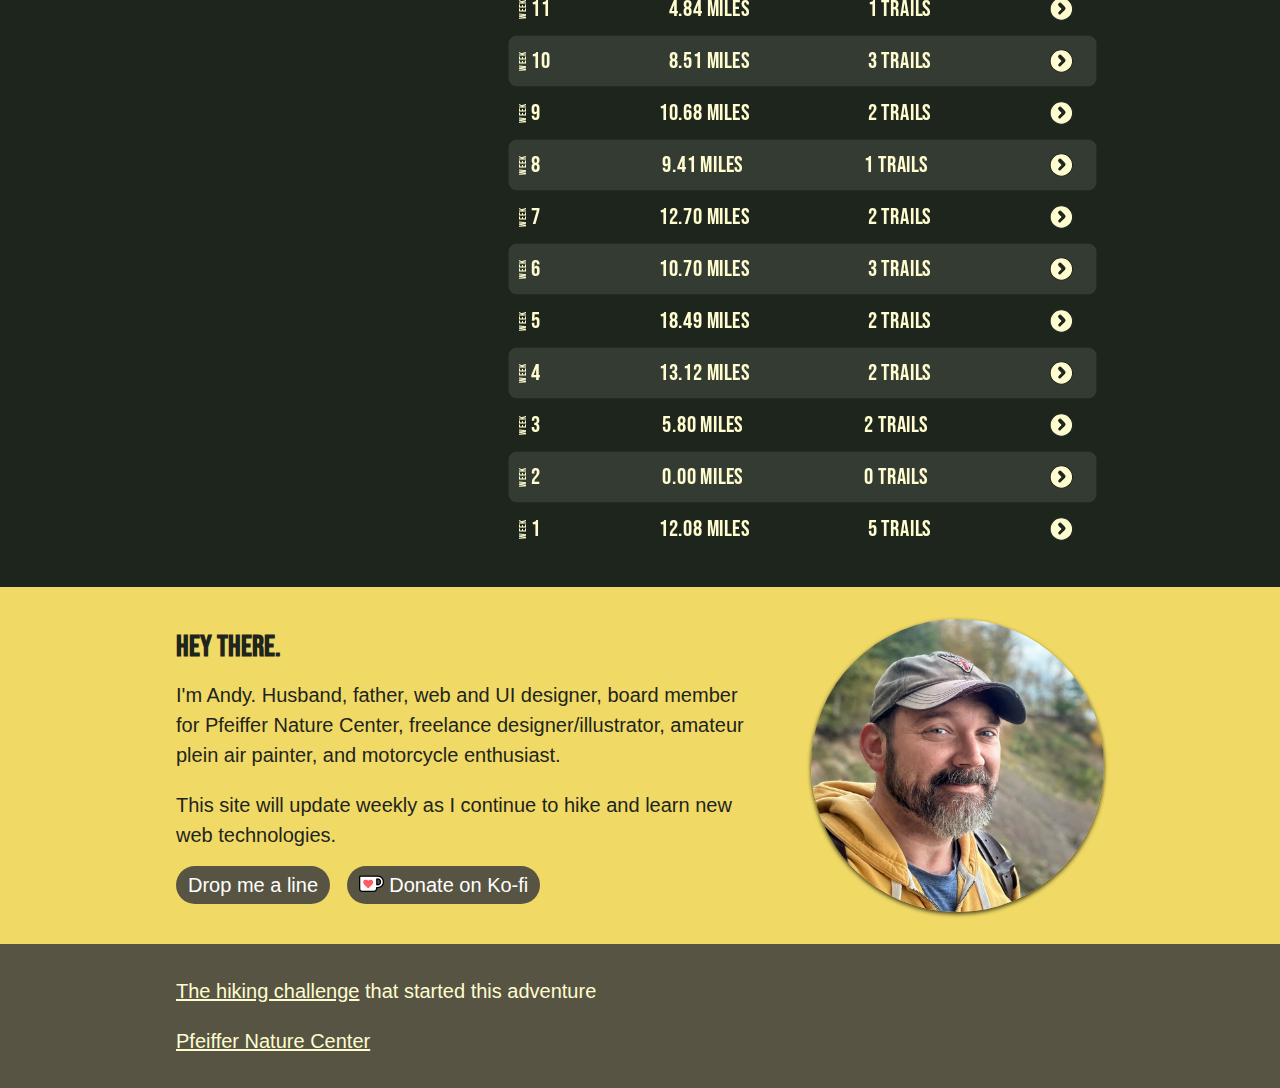
==== commit 5eaeafc8: "updated hiking data for week 45 including images" ====
--- a/index.html
+++ b/index.html
@@ -94,7 +94,7 @@
                 </div>
 
                 <div id="weekly-stats">
-                    <div class="header-row"><h3>Weekly Details</h3> <small>Updated: 11/04/24</small></div>
+                    <div class="header-row"><h3>Weekly Details</h3> <small>Updated: 11/10/24</small></div>
                     <div id="weekly-table">
                         <!-- injected with data -->
                     </div>
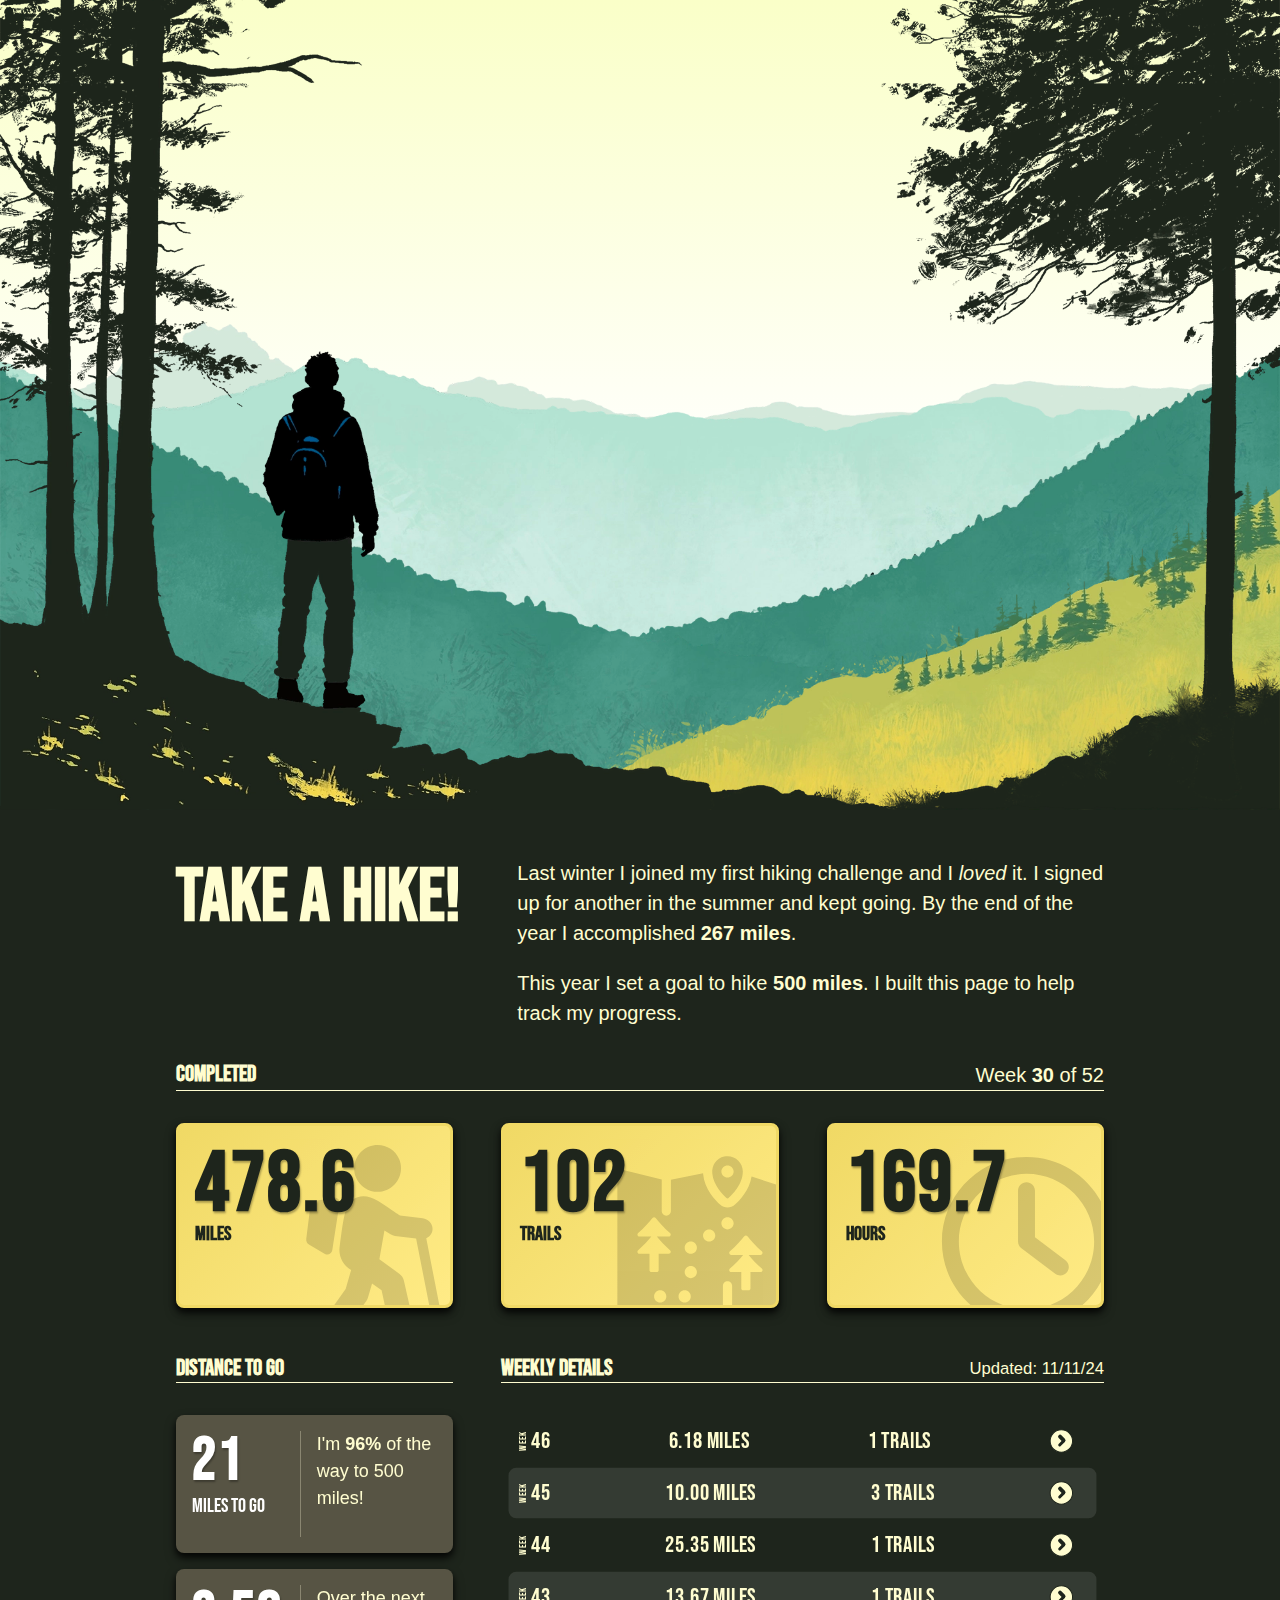
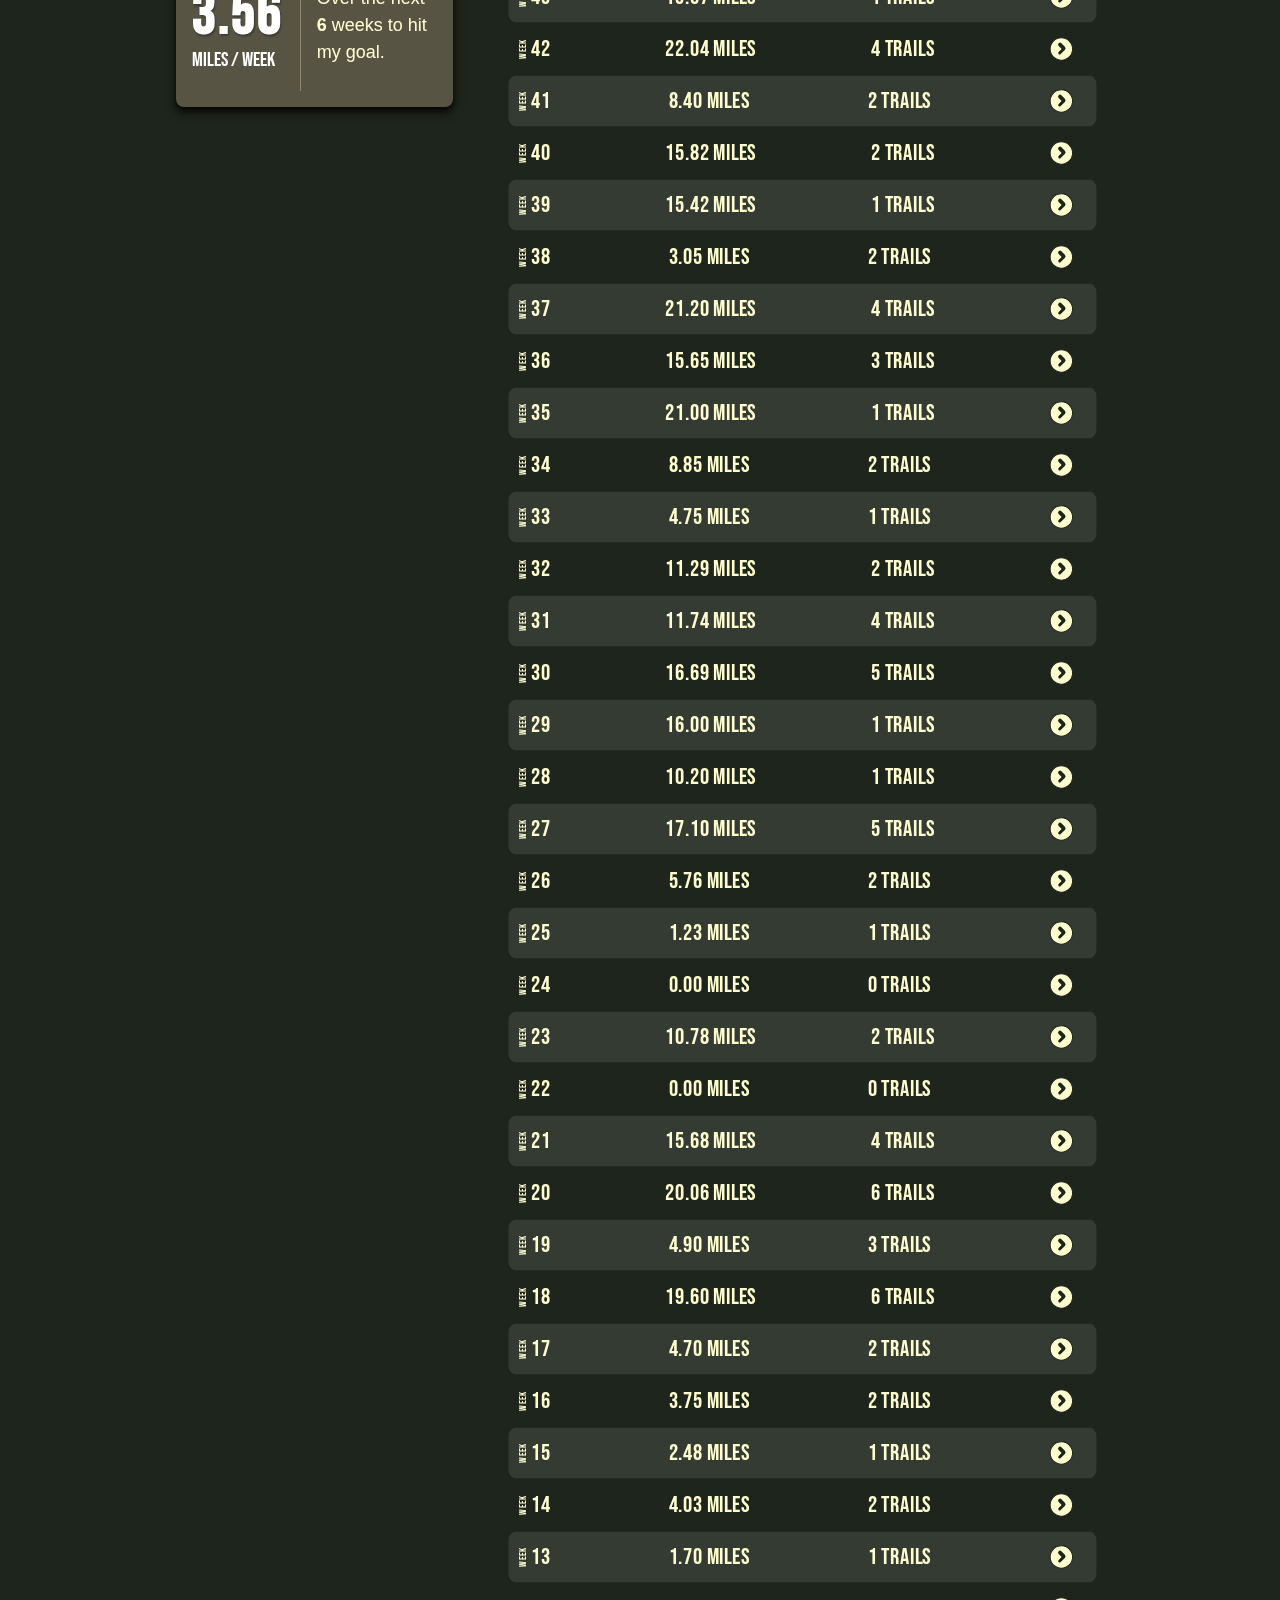
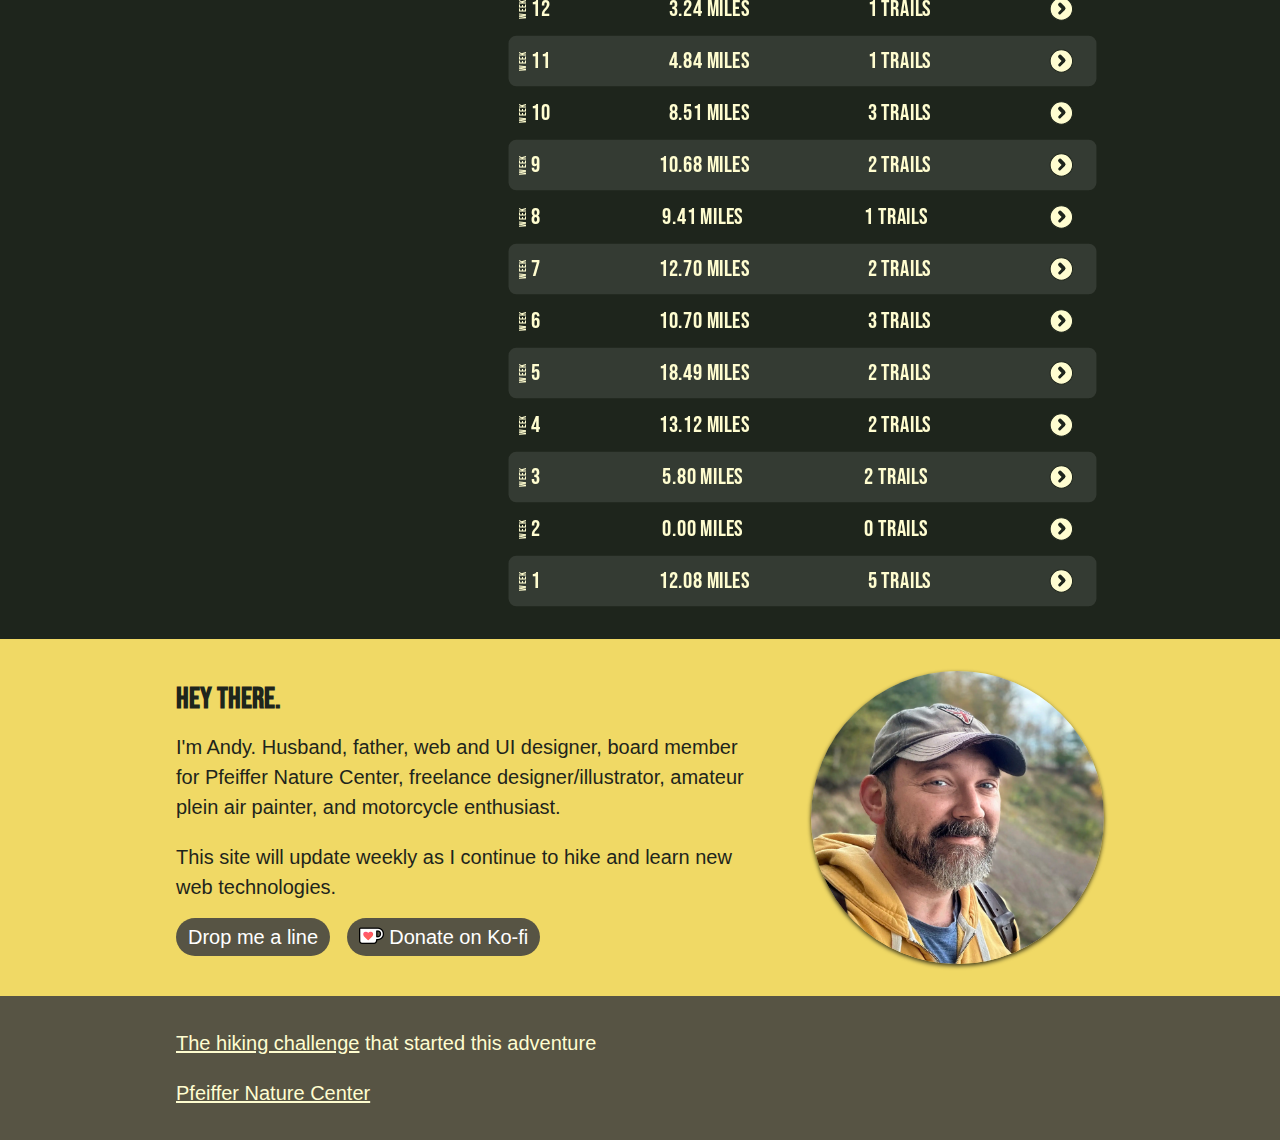
==== commit 8182aa93: "updated date of last edit on index. html" ====
--- a/index.html
+++ b/index.html
@@ -94,7 +94,7 @@
                 </div>
 
                 <div id="weekly-stats">
-                    <div class="header-row"><h3>Weekly Details</h3> <small>Updated: 11/10/24</small></div>
+                    <div class="header-row"><h3>Weekly Details</h3> <small>Updated: 11/11/24</small></div>
                     <div id="weekly-table">
                         <!-- injected with data -->
                     </div>
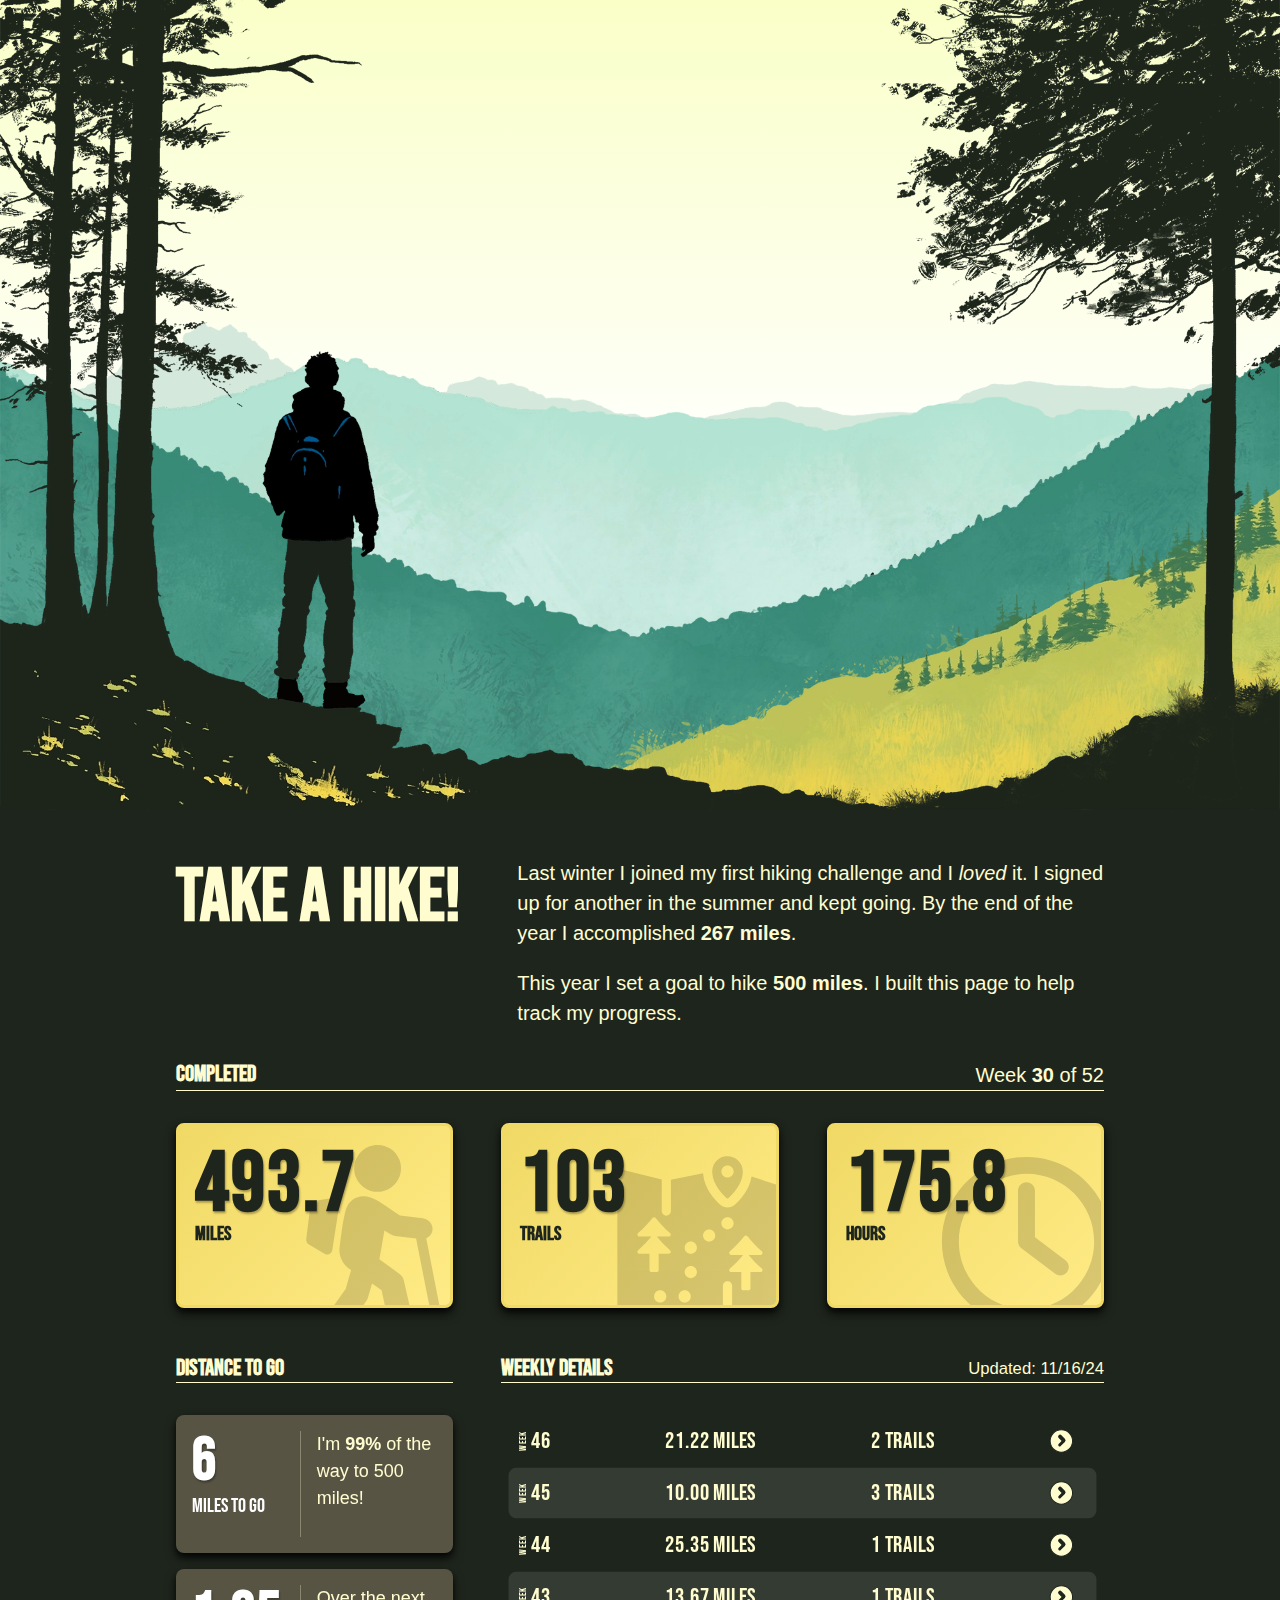
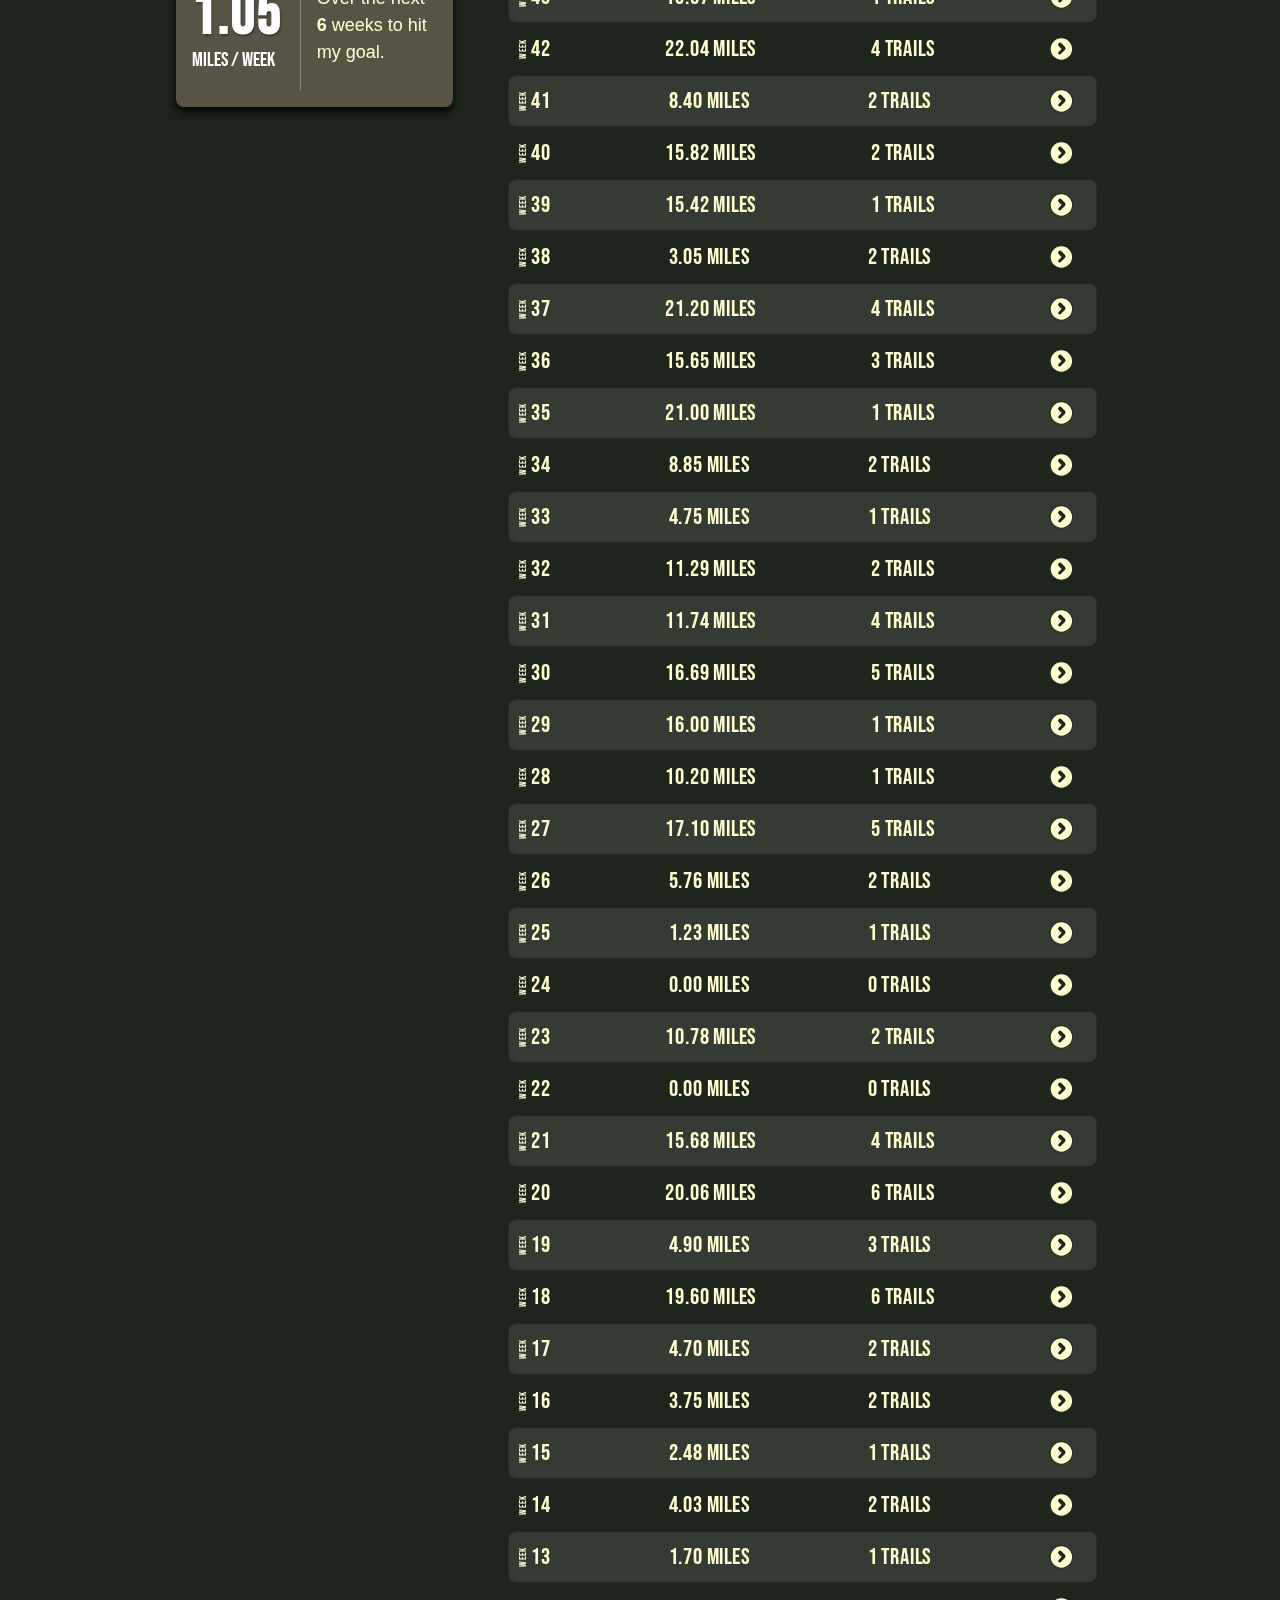
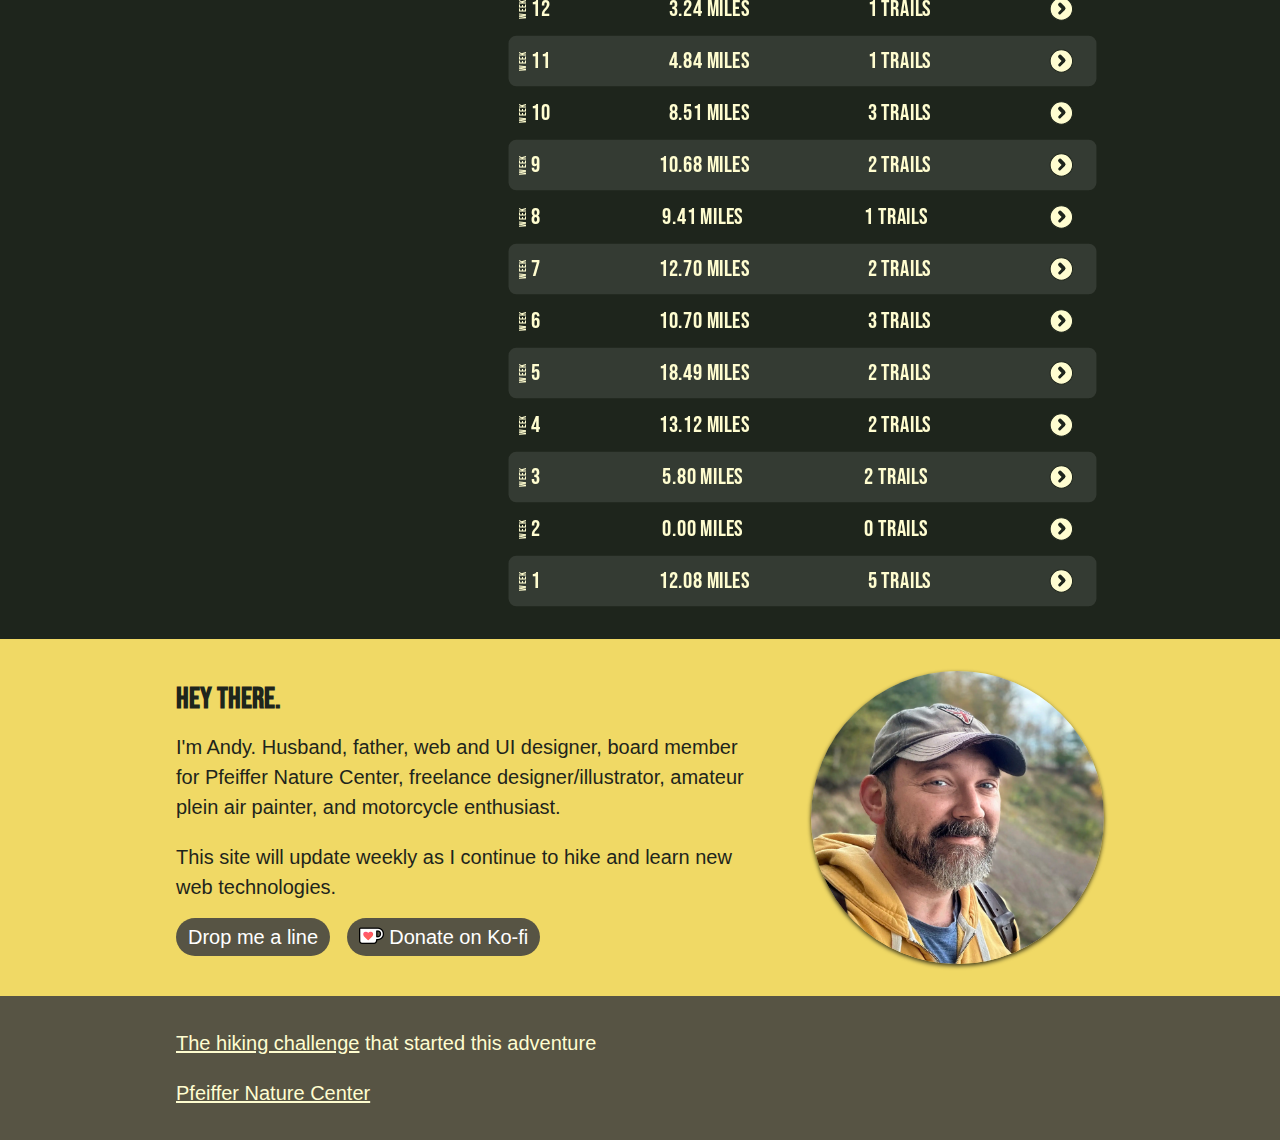
==== commit 7c6d2dc9: "added mileage and image for the weekend of the 46th week. Letworth State park for 15 miles. Updated " ====
--- a/index.html
+++ b/index.html
@@ -94,7 +94,7 @@
                 </div>
 
                 <div id="weekly-stats">
-                    <div class="header-row"><h3>Weekly Details</h3> <small>Updated: 11/11/24</small></div>
+                    <div class="header-row"><h3>Weekly Details</h3> <small>Updated: 11/16/24</small></div>
                     <div id="weekly-table">
                         <!-- injected with data -->
                     </div>
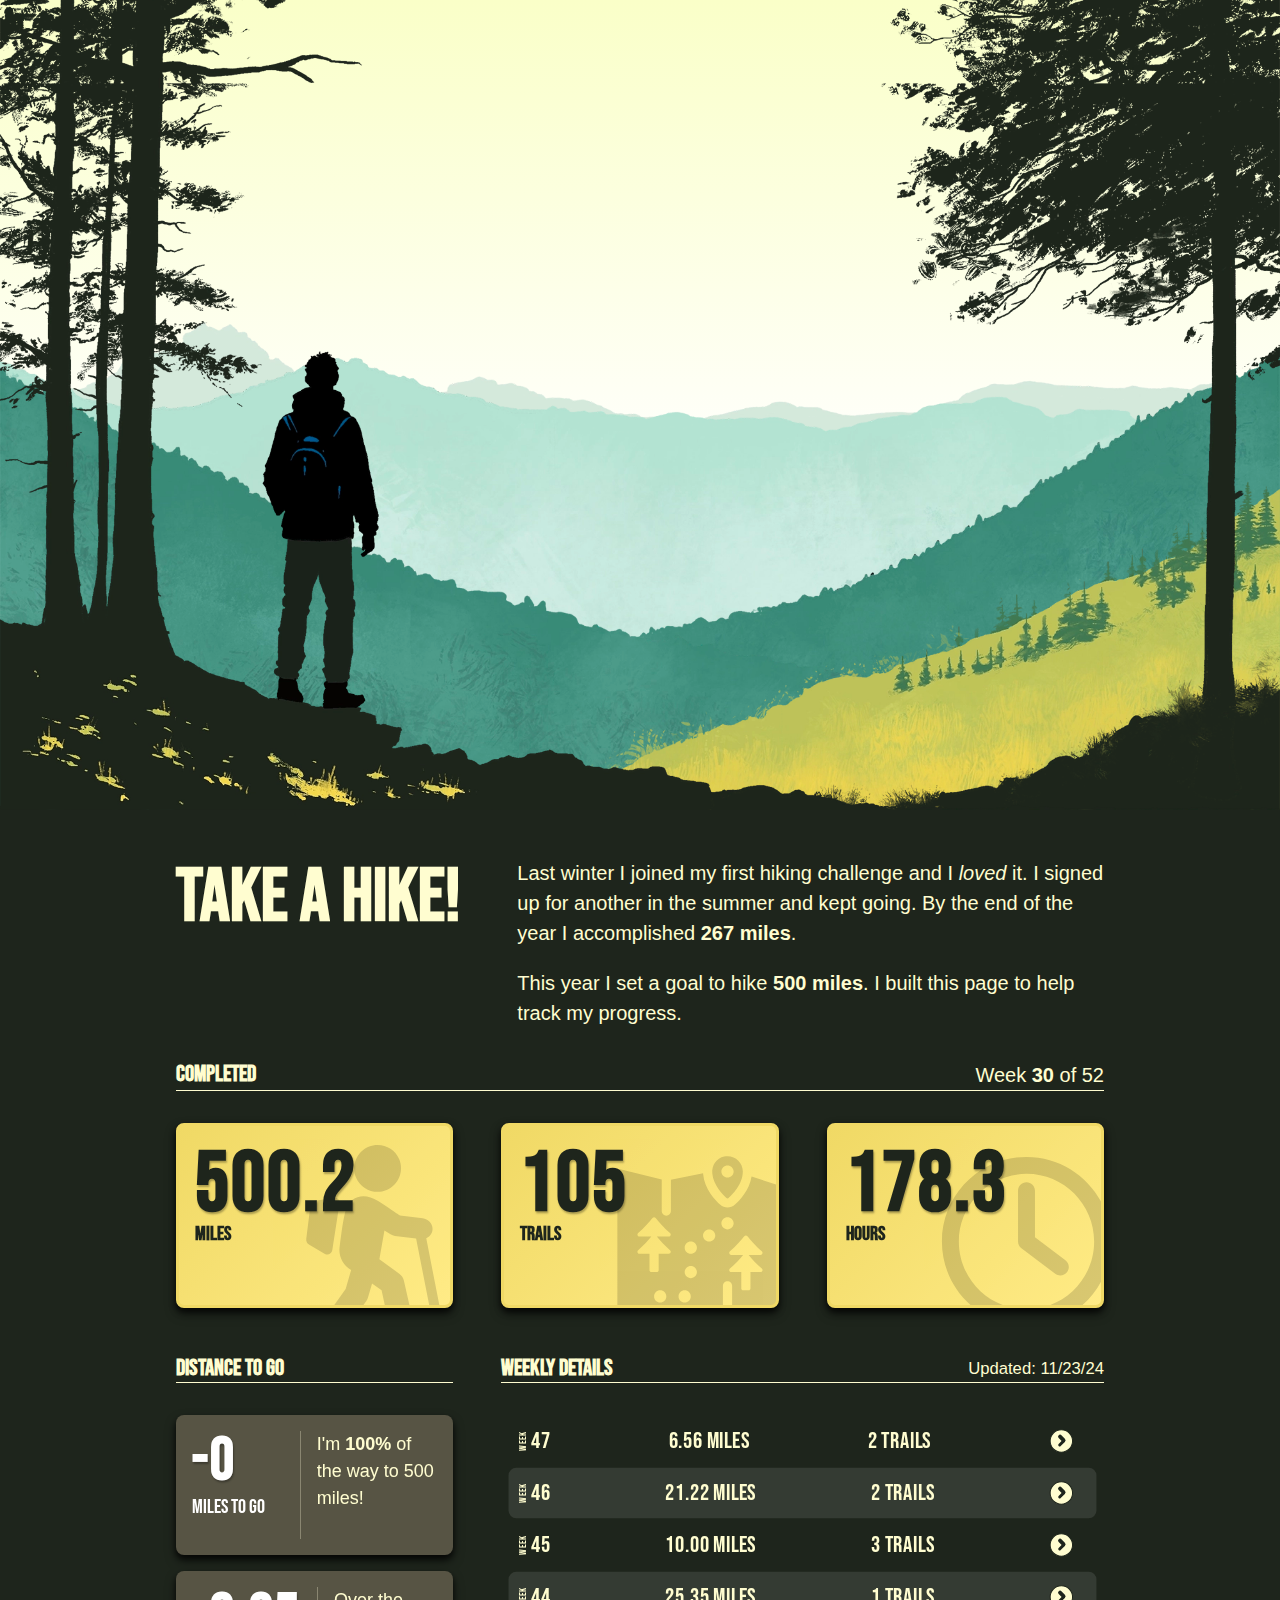
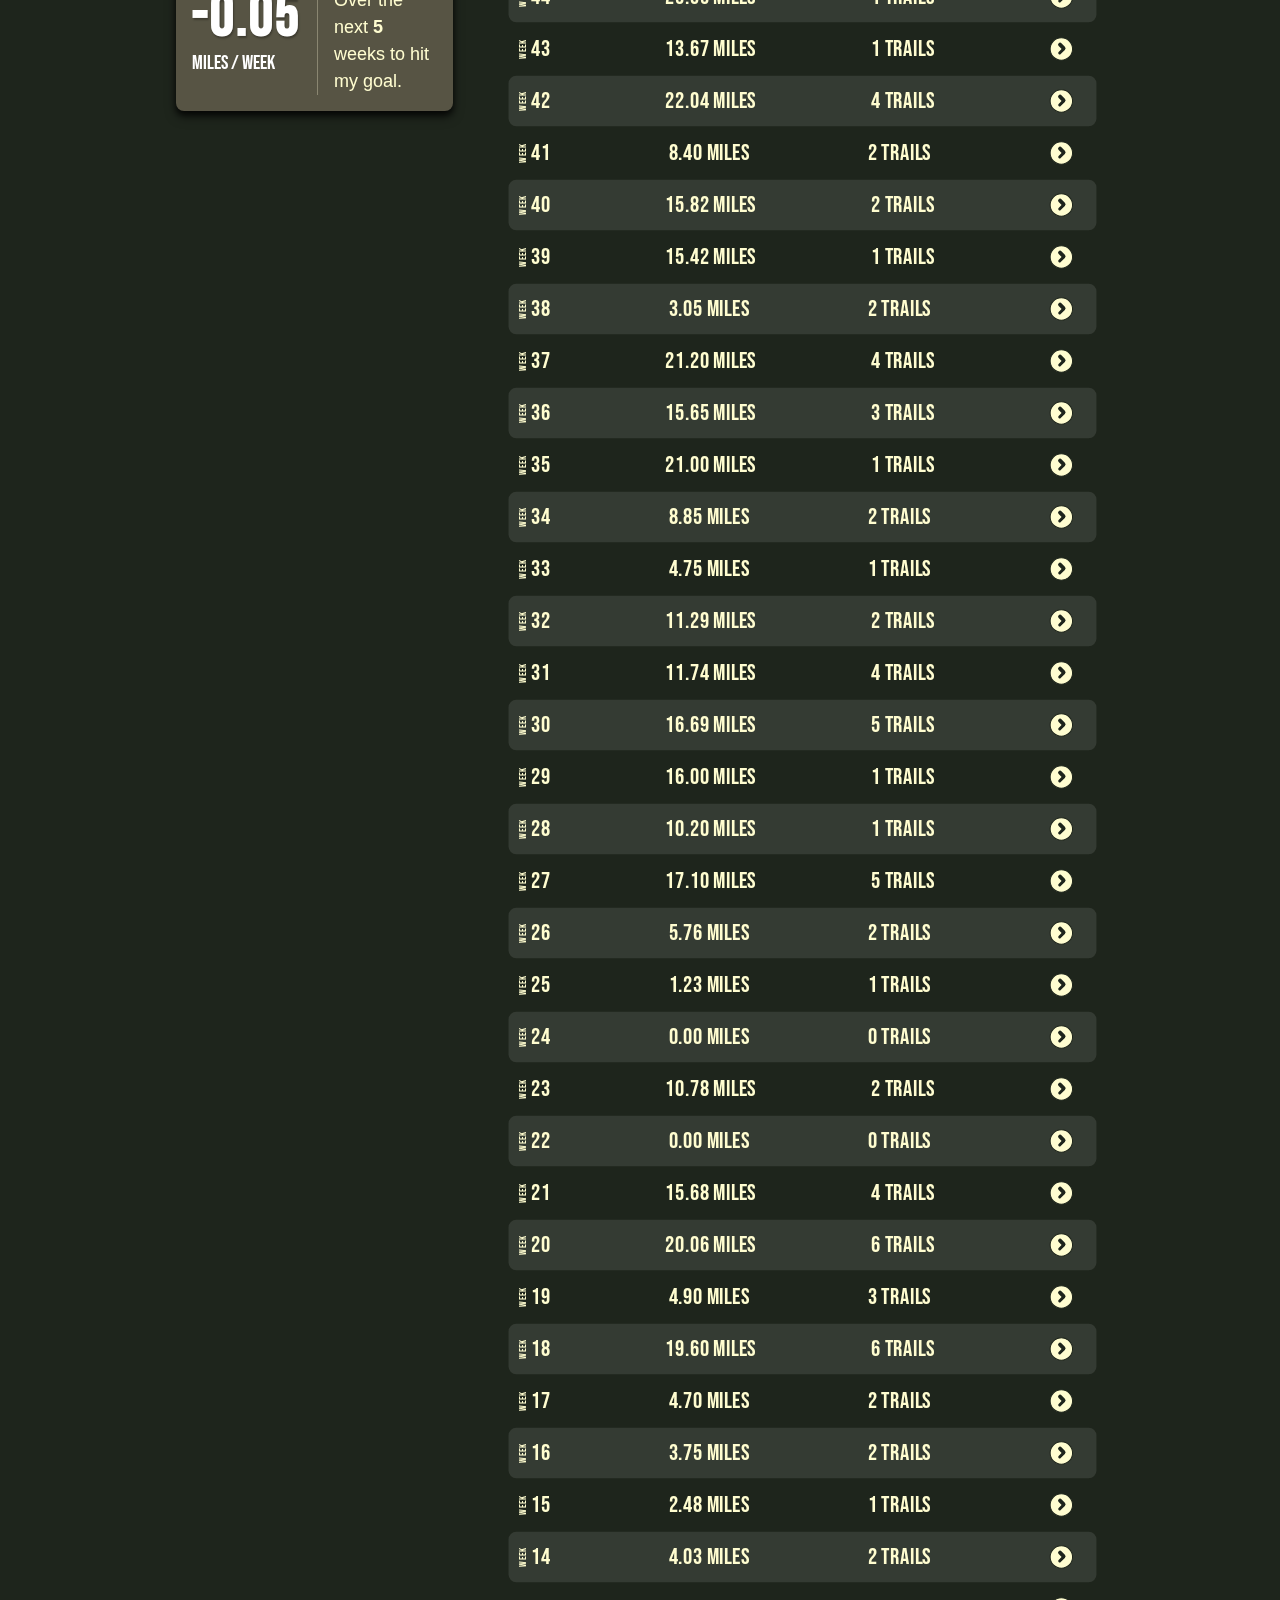
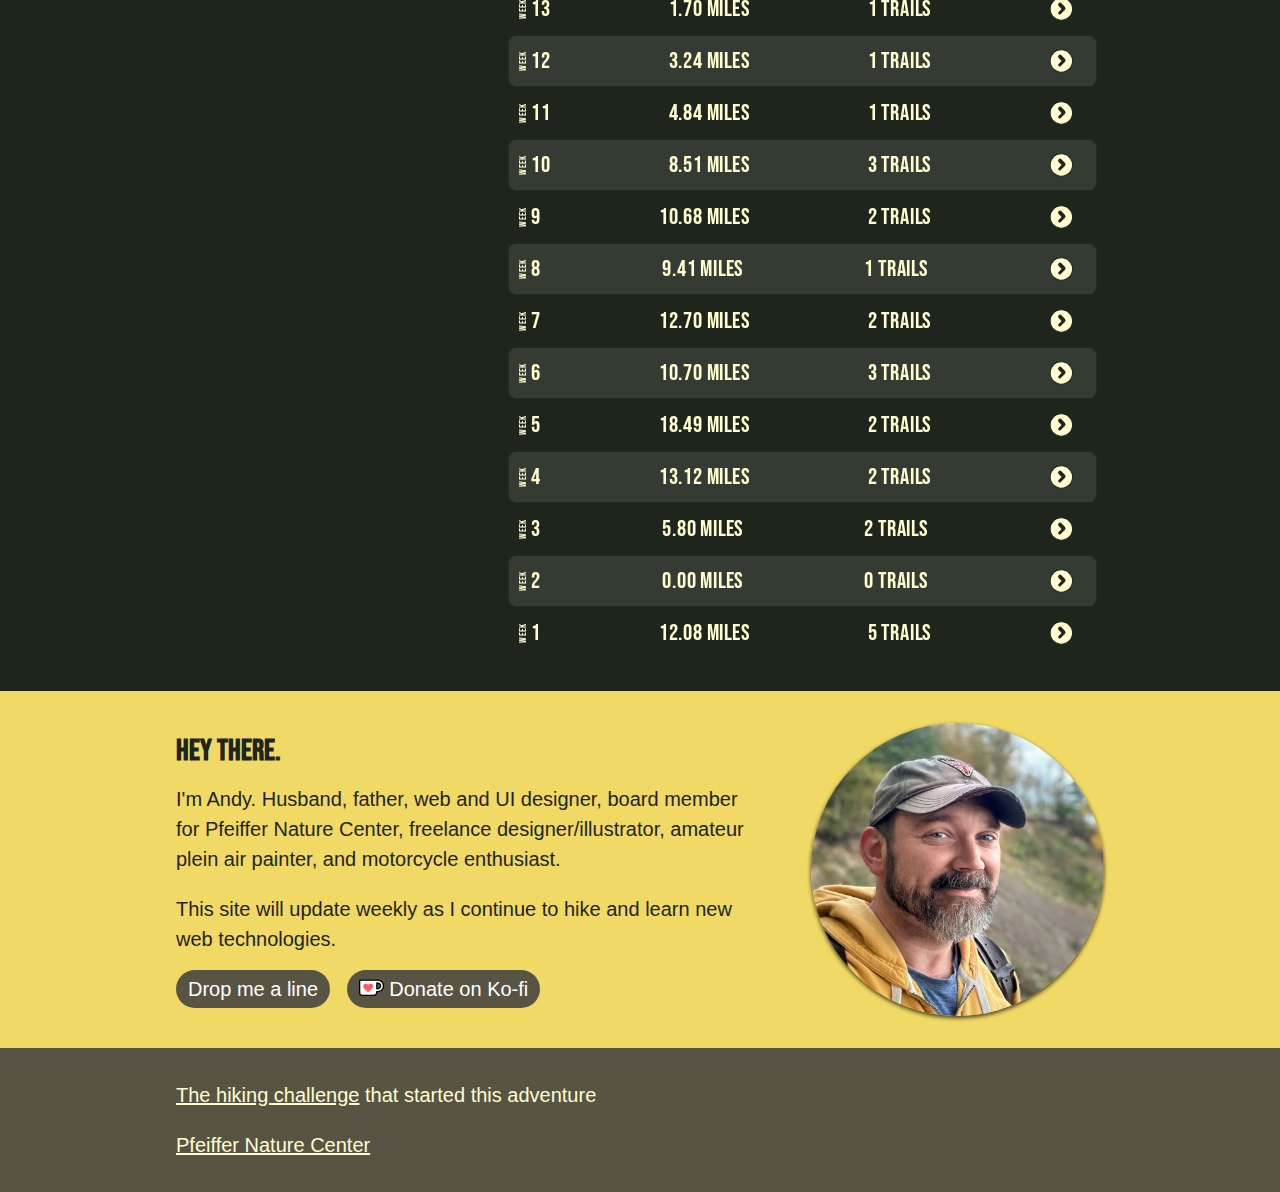
==== commit 97f97f42: "New directory for week 47 images. Added data for Hunter Creek and Pfeiffer Hikes pushing me over 500" ====
--- a/index.html
+++ b/index.html
@@ -94,7 +94,7 @@
                 </div>
 
                 <div id="weekly-stats">
-                    <div class="header-row"><h3>Weekly Details</h3> <small>Updated: 11/16/24</small></div>
+                    <div class="header-row"><h3>Weekly Details</h3> <small>Updated: 11/23/24</small></div>
                     <div id="weekly-table">
                         <!-- injected with data -->
                     </div>
